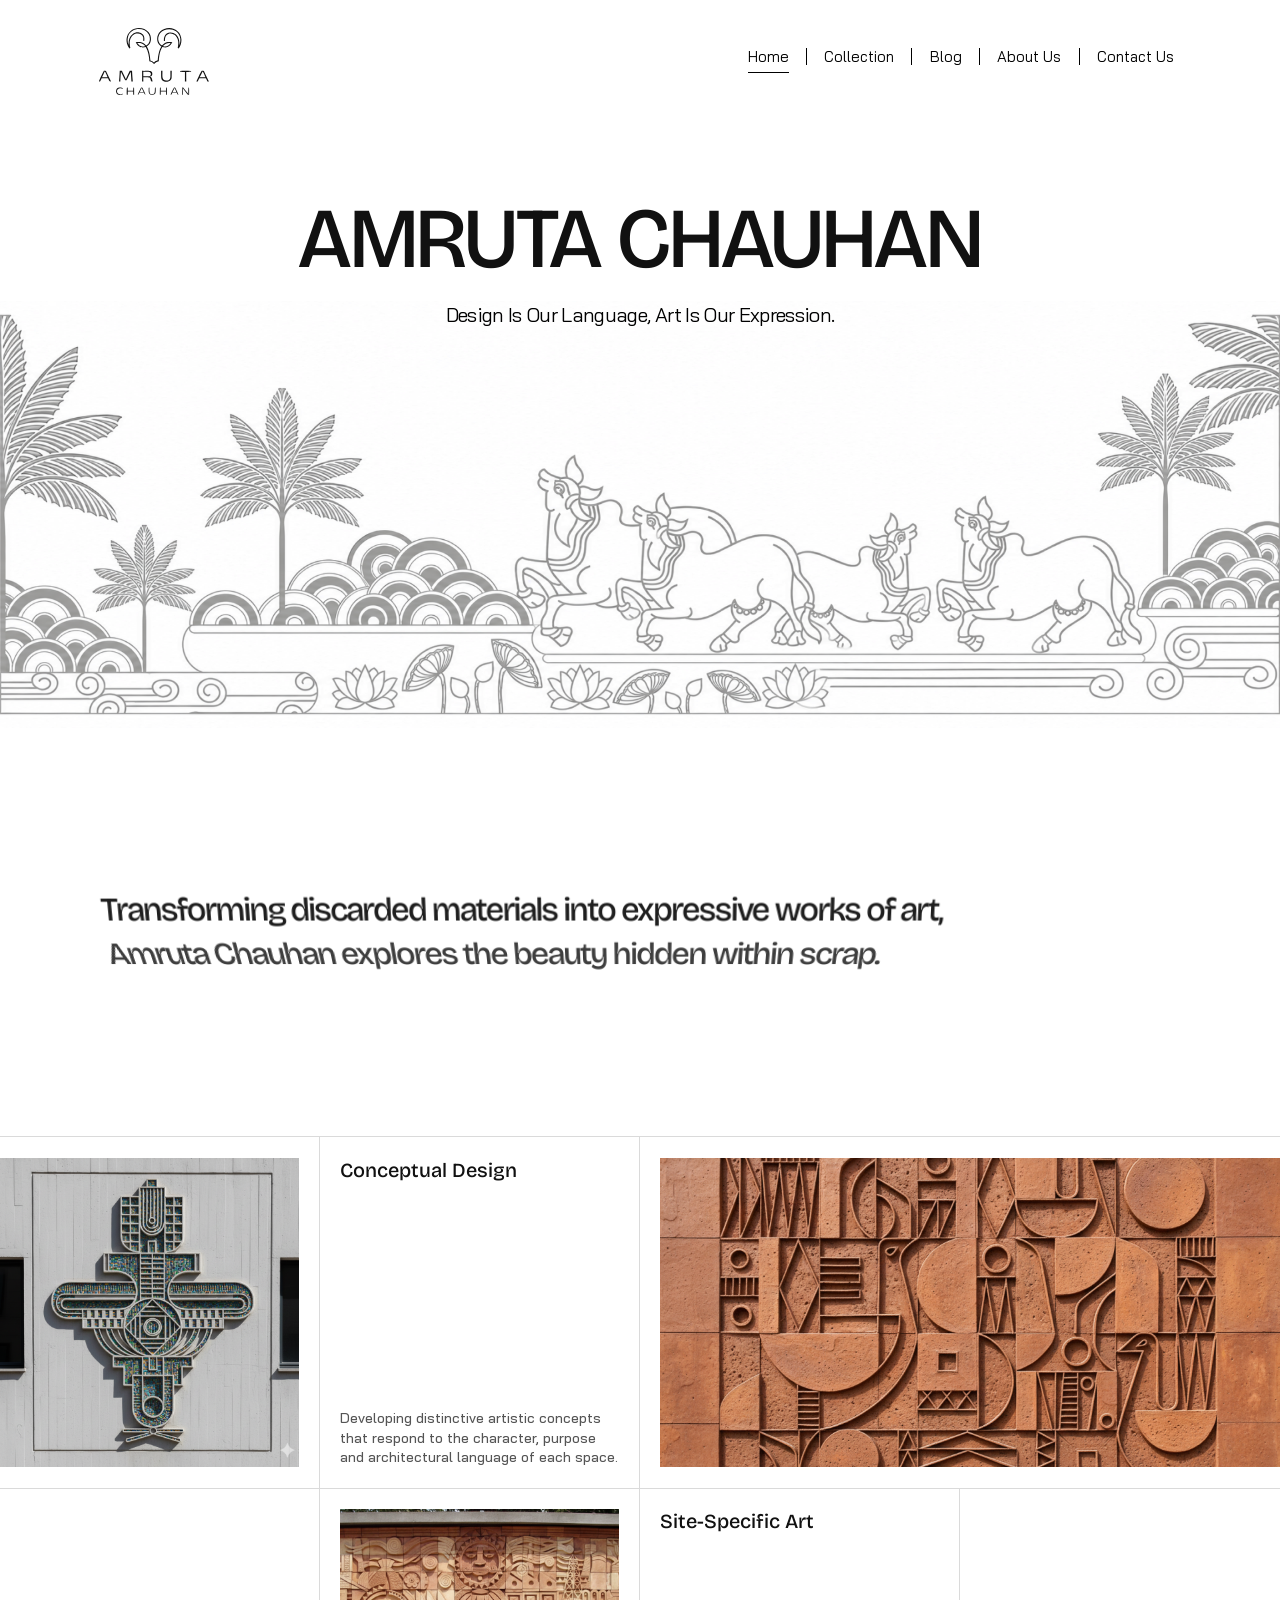
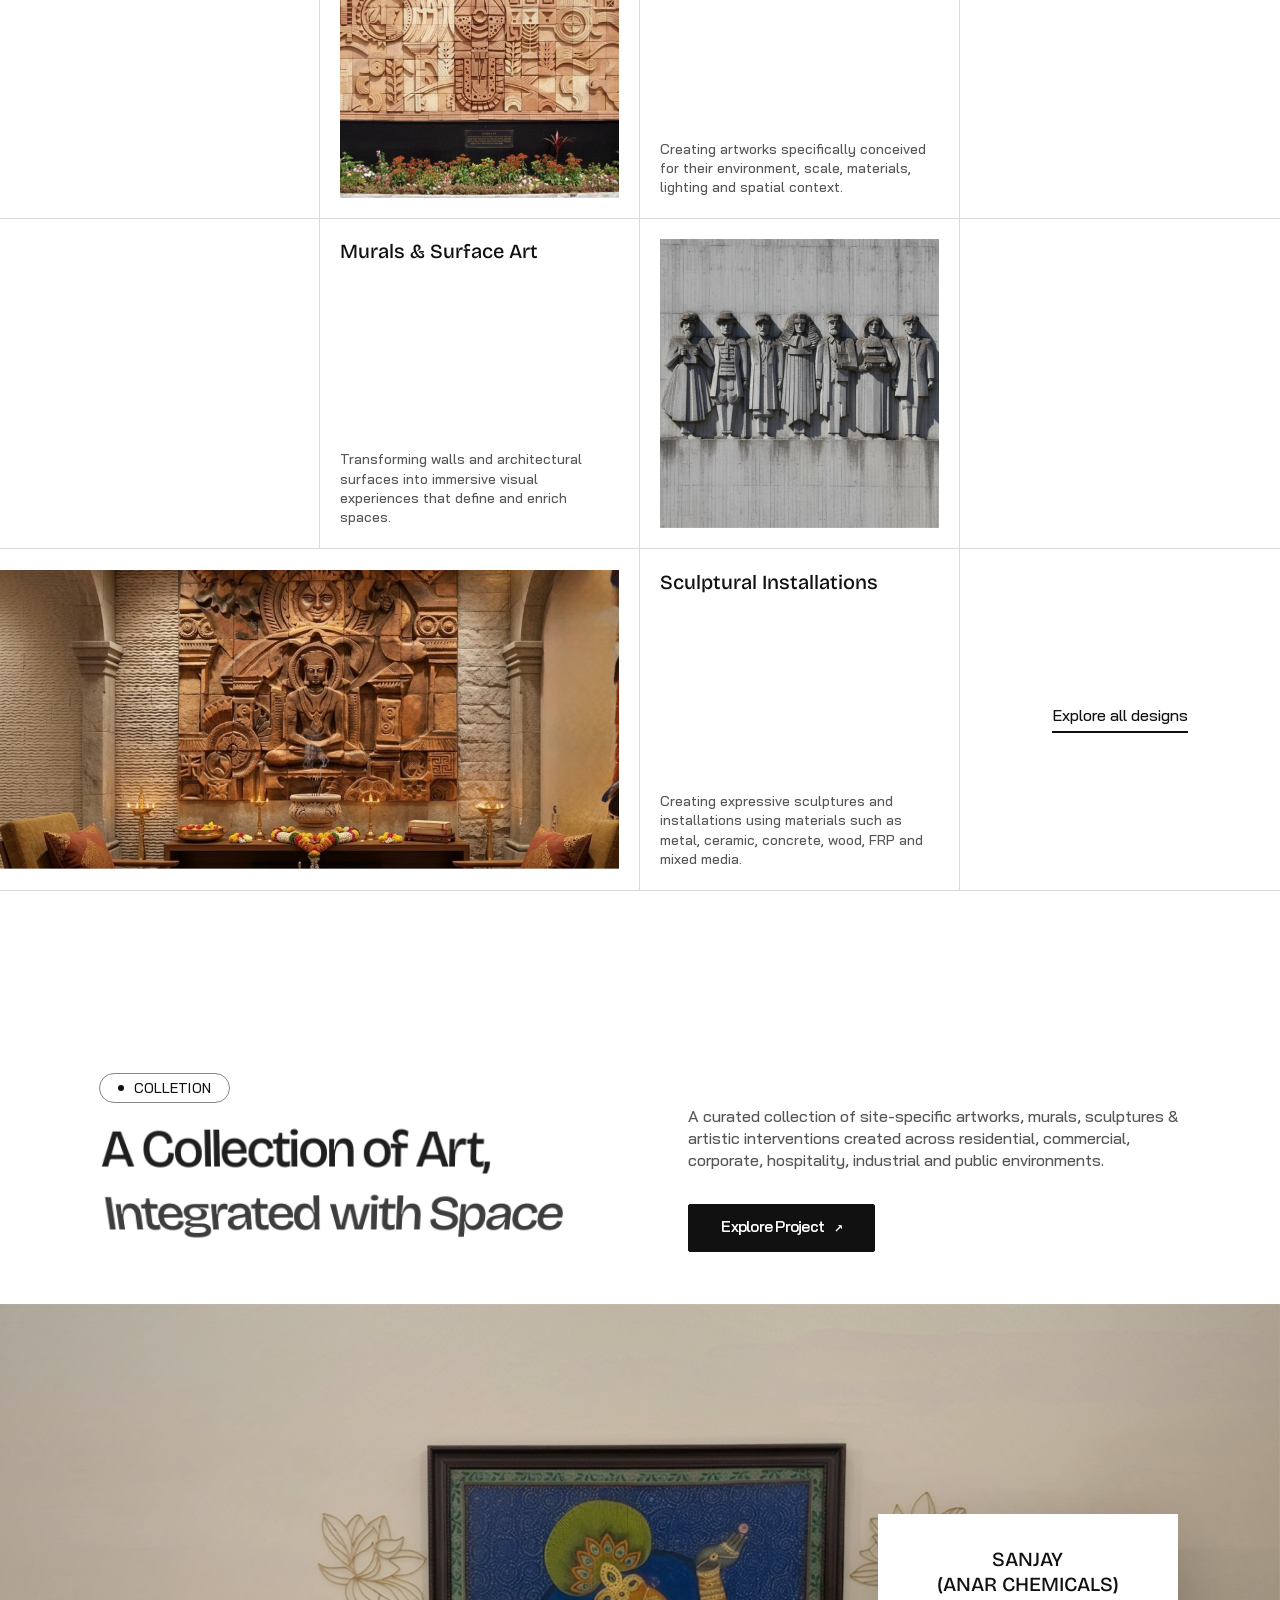
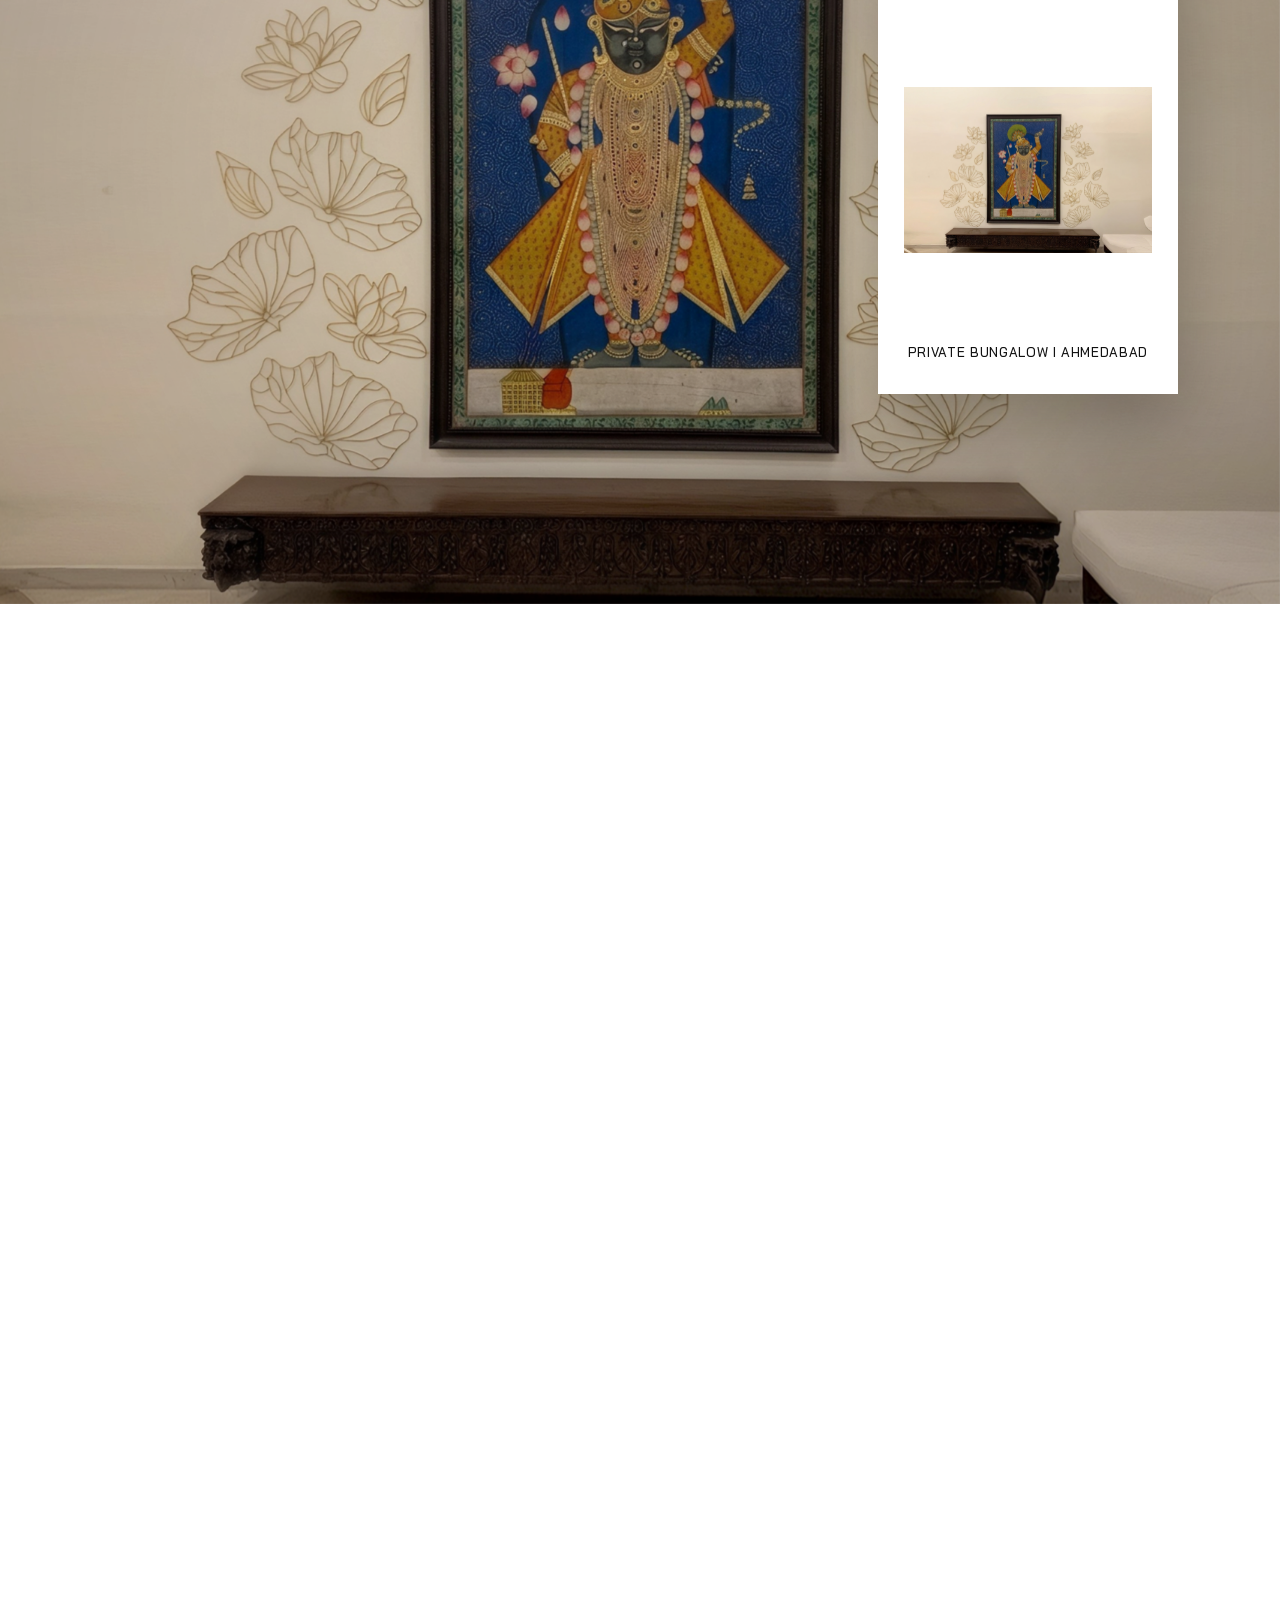
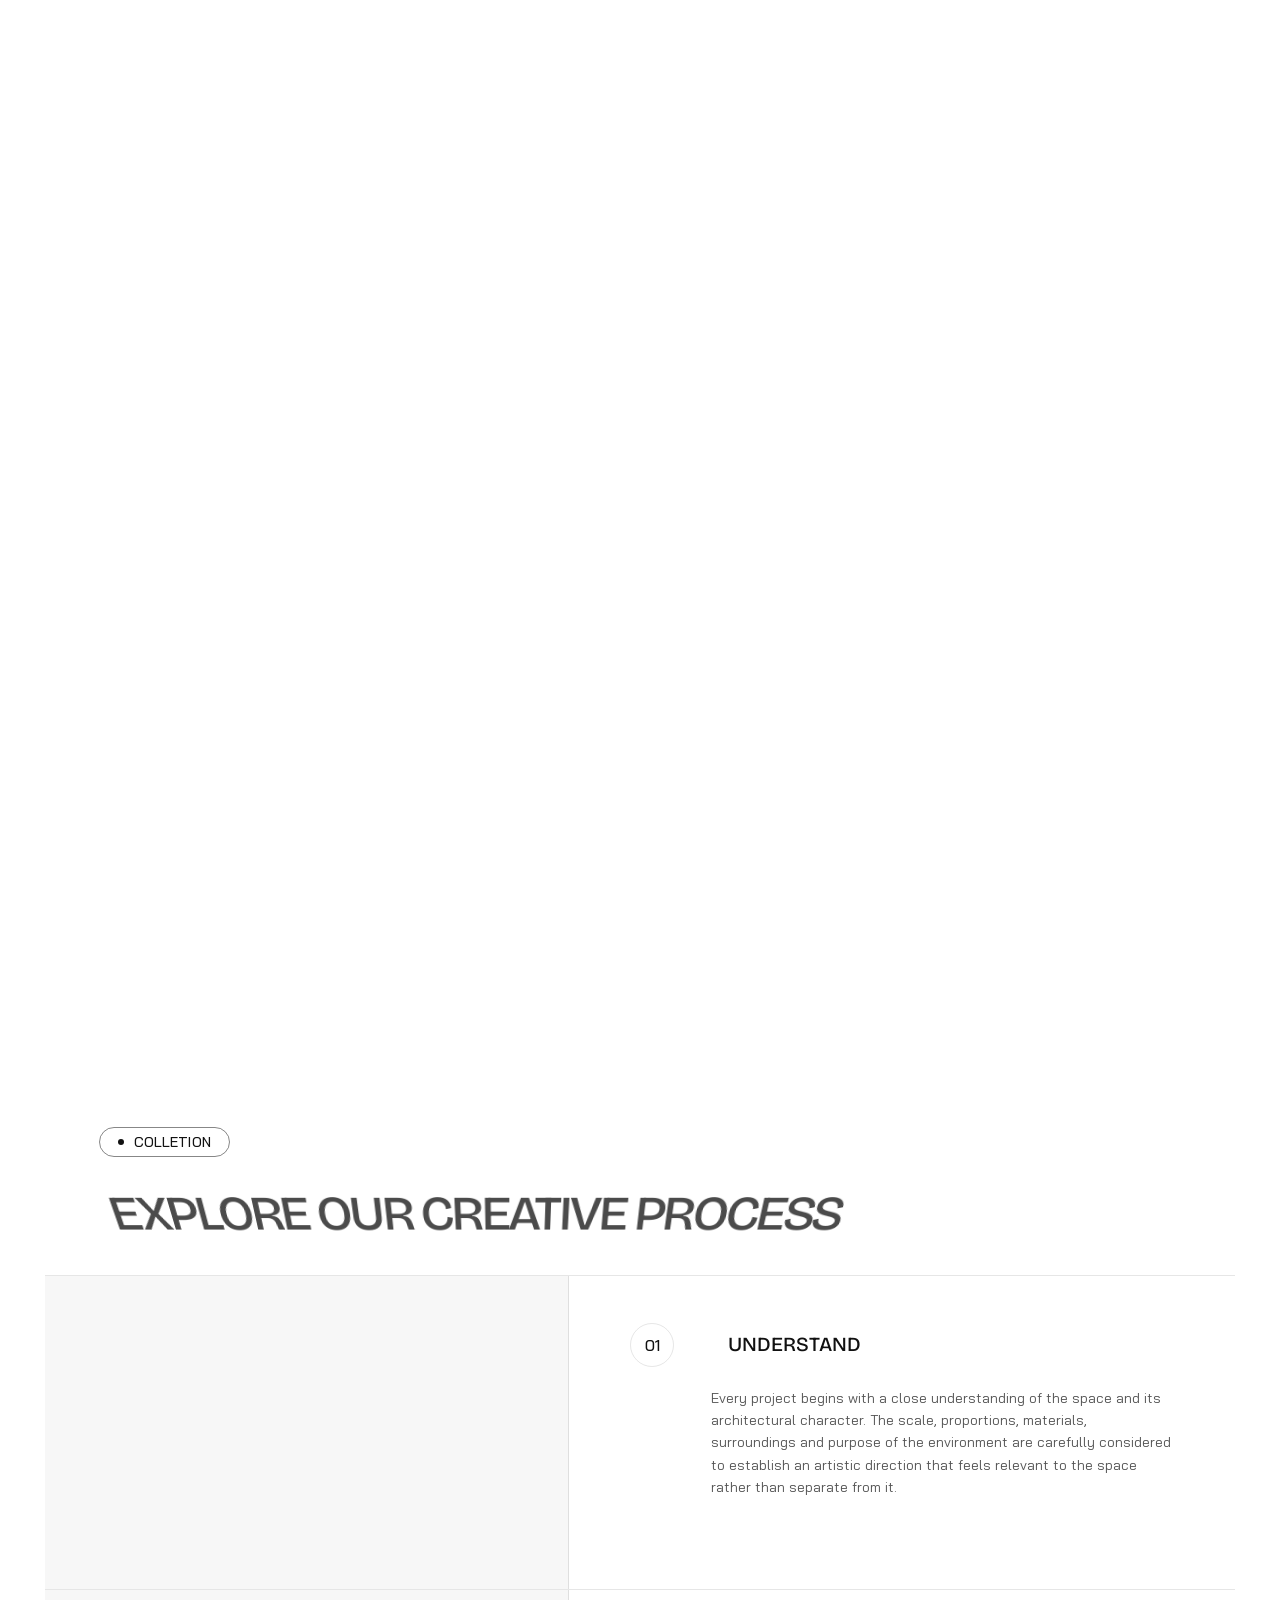
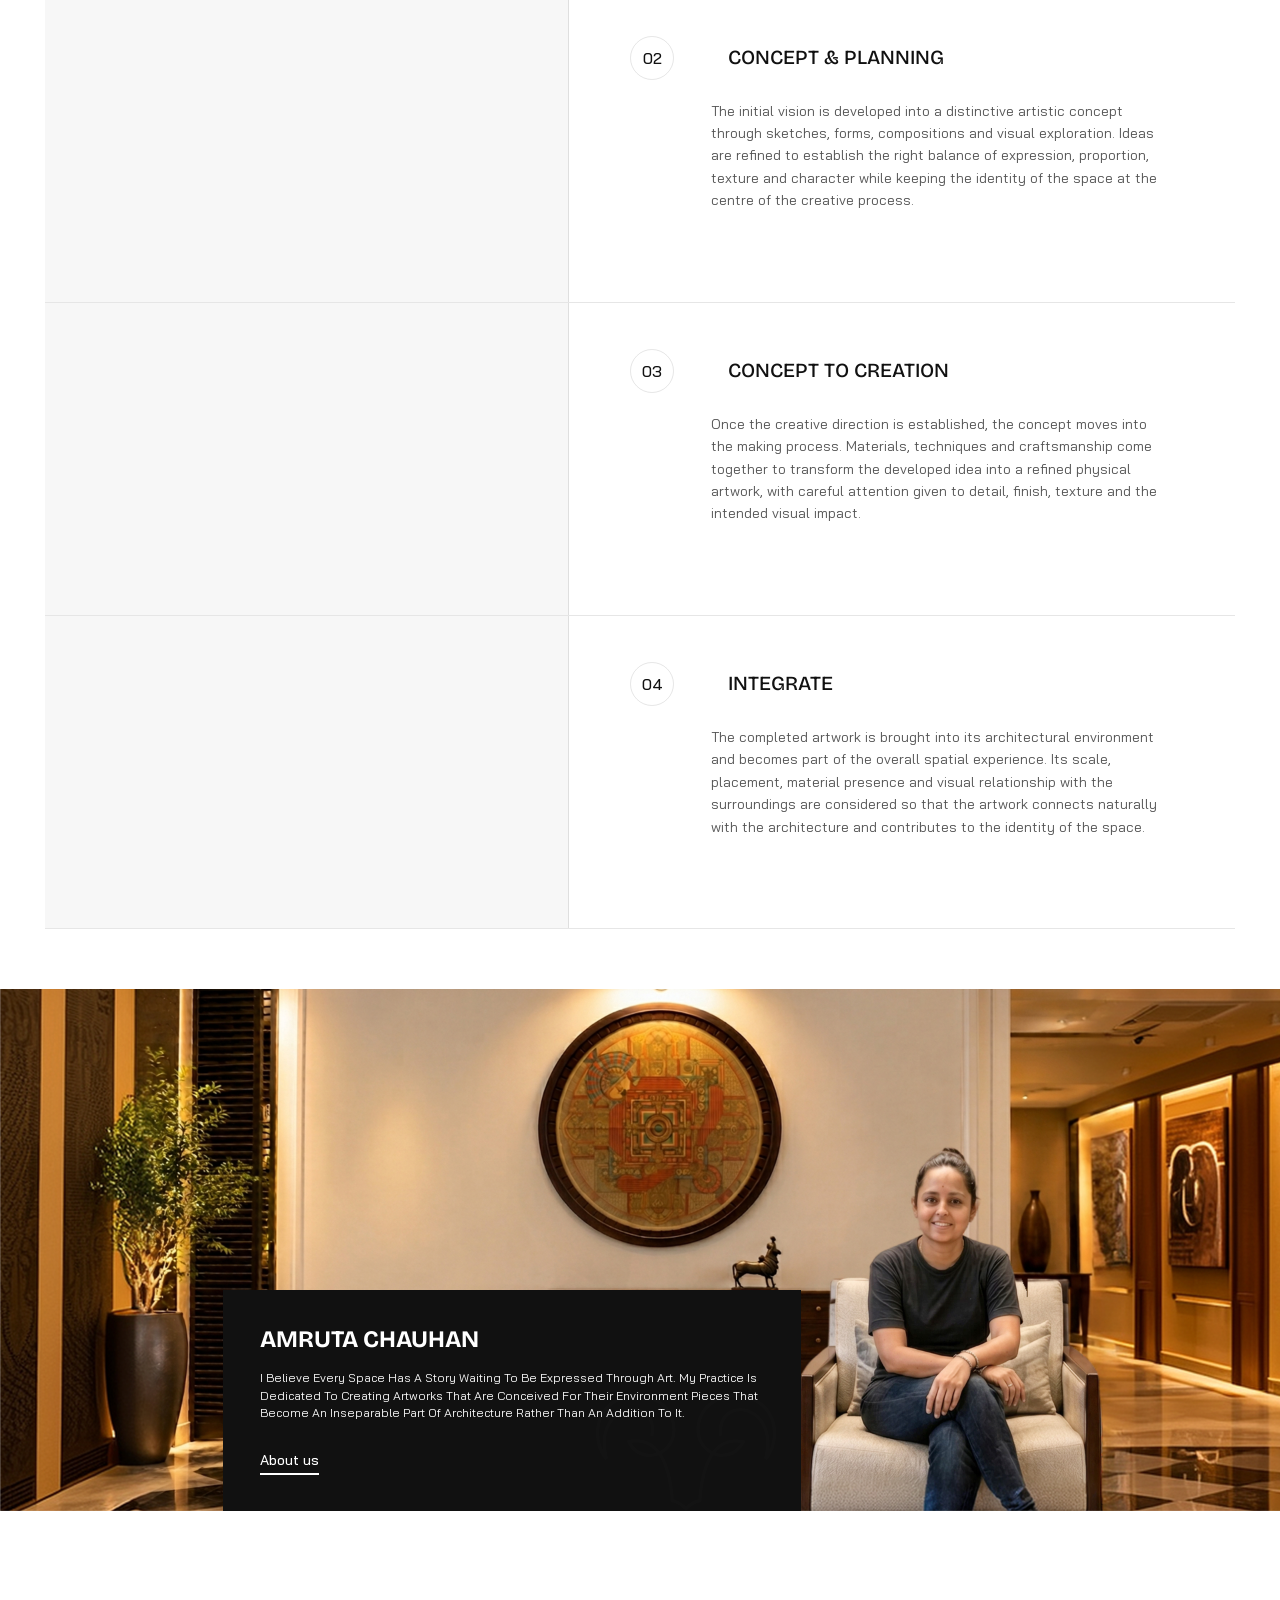
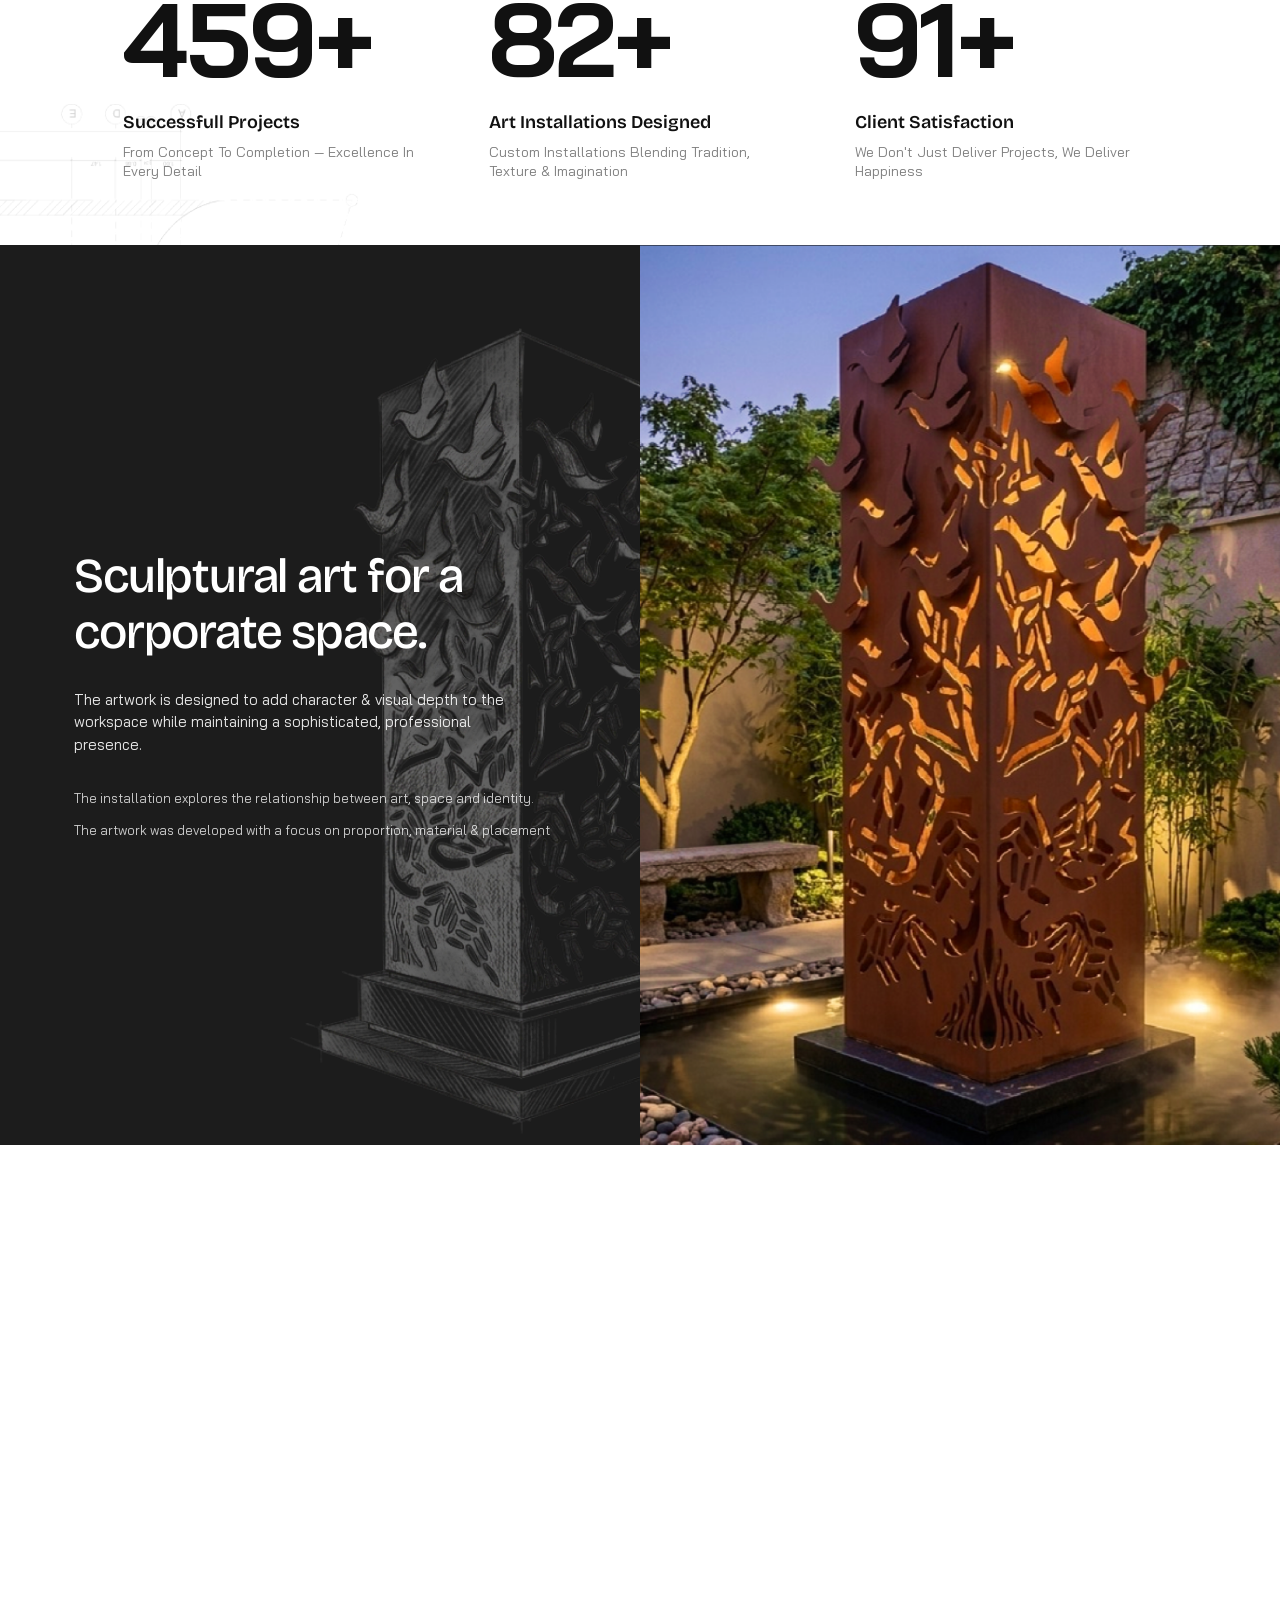
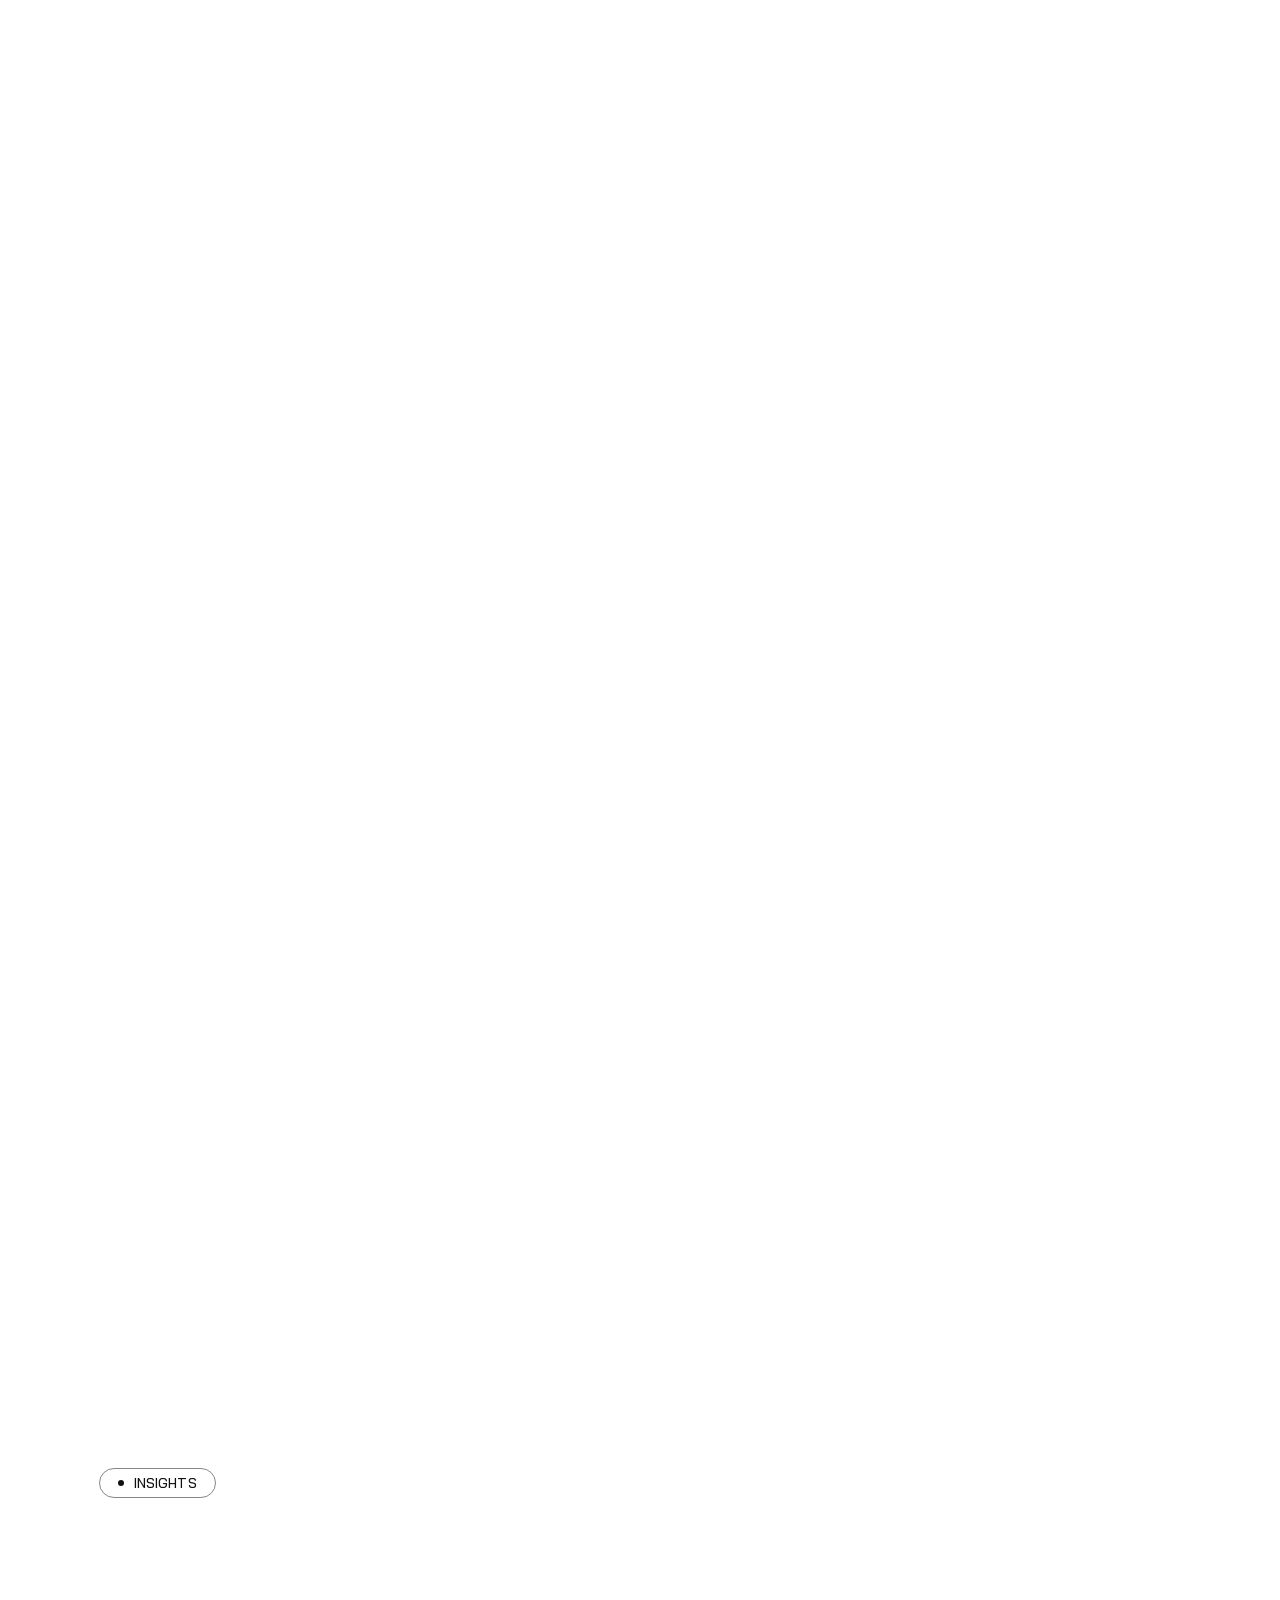
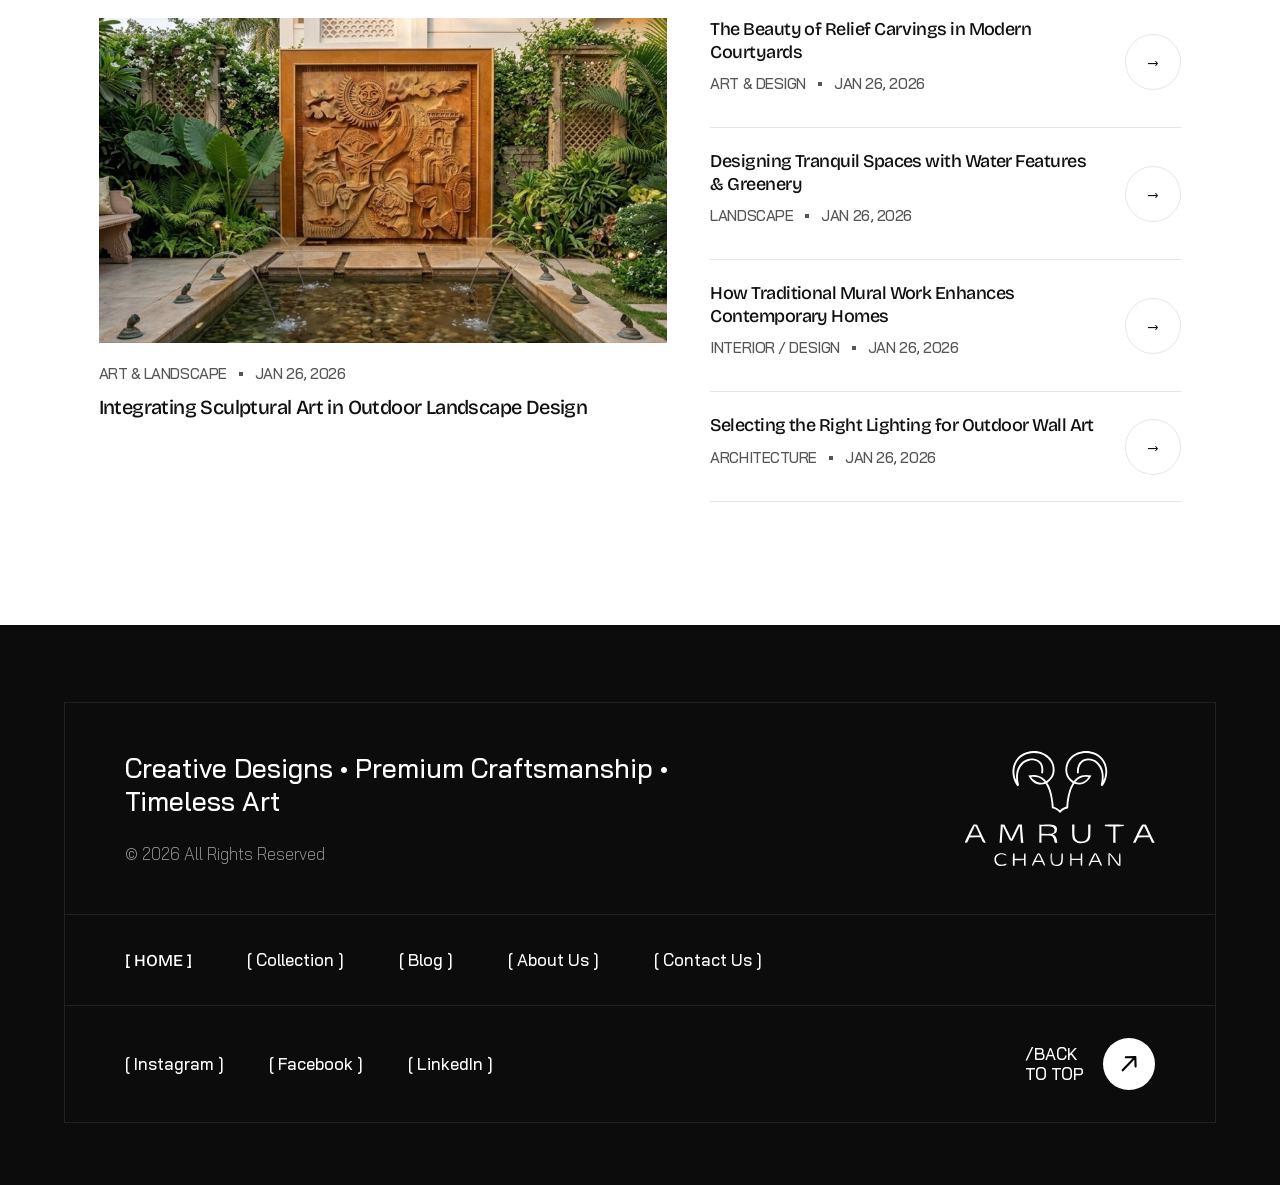
==== index.html @ 109d3bb6 "Initial commit: Amruta Chauhan portfolio website" ====
<!DOCTYPE html>
<html lang="en">

<head>
  <meta charset="UTF-8" />
  <meta name="viewport" content="width=device-width, initial-scale=1.0" />
  <title>Amruta Chauhan | Site-Specific Art, Murals &amp; Sculptural Installations</title>
  <meta name="description"
    content="Transforming discarded materials into expressive works of art, Amruta Chauhan creates site-specific art, murals, surface art, and sculptural installations across residential, corporate, and public spaces." />
  <meta name="keywords"
    content="Amruta Chauhan, site-specific art, sculptural installations, murals and surface art, conceptual design, scrap art, architectural art India, Ahmedabad artist" />
  <meta name="author" content="Amruta Chauhan" />
  <meta name="robots" content="index, follow" />
  <link rel="canonical" href="https://amrutachauhan.com/" />

  <!-- Open Graph / Social Preview -->
  <meta property="og:type" content="website" />
  <meta property="og:title" content="Amruta Chauhan — Design is our language, Art is our expression." />
  <meta property="og:description"
    content="A curated collection of site-specific artworks, murals, sculptures &amp; artistic interventions integrated with architectural space." />
  <meta property="og:image" content="assets/images/collection-hero.png" />
  <meta property="og:url" content="https://amrutachauhan.com/" />

  <!-- Twitter Card -->
  <meta name="twitter:card" content="summary_large_image" />
  <meta name="twitter:title" content="Amruta Chauhan | Art Integrated with Space" />
  <meta name="twitter:description"
    content="Transforming discarded materials into expressive works of art, Amruta Chauhan explores the beauty hidden within scrap." />
  <meta name="twitter:image" content="assets/images/collection-hero.png" />

  <link rel="icon" type="image/svg+xml" href="assets/images/logo-dark.svg" />
  <link rel="stylesheet" href="assets/css/style.css" />

  <!-- JSON-LD Structured Data for SEO -->
  <script type="application/ld+json">
  {
    "@context": "https://schema.org",
    "@type": "Organization",
    "name": "Amruta Chauhan",
    "description": "Site-specific artworks, murals, sculptures, and architectural art installations by Amruta Chauhan.",
    "slogan": "Design is our language, Art is our expression.",
    "url": "https://amrutachauhan.com/",
    "logo": "https://amrutachauhan.com/assets/images/logo-dark.svg"
  }
  </script>
</head>

<body>
  <div class="site-wrapper" id="top">
    <!-- ====================================================================
         1. Header / Navigation
         ==================================================================== -->
    <header class="site-header" id="site-header">
      <div class="header-inner">
        <a href="index.html" class="brand-logo" id="header-logo" aria-label="Amruta Chauhan Home">
          <img src="assets/images/logo-dark.svg" alt="Amruta Chauhan Logo" width="146" height="89" />
        </a>

        <button class="mobile-menu-toggle" id="mobile-menu-toggle" aria-label="Toggle Menu" aria-expanded="false">
          <span></span>
          <span></span>
          <span></span>
        </button>

        <nav class="main-nav" id="main-nav" aria-label="Primary Navigation">
          <ul class="nav-list">
            <li class="nav-item">
              <a href="index.html" class="nav-link active" id="nav-home">Home</a>
              <span class="nav-divider" aria-hidden="true"></span>
            </li>
            <li class="nav-item">
              <a href="collection.html" class="nav-link" id="nav-collection">Collection</a>
              <span class="nav-divider" aria-hidden="true"></span>
            </li>
            <li class="nav-item">
              <a href="blog.html" class="nav-link" id="nav-blog">Blog</a>
              <span class="nav-divider" aria-hidden="true"></span>
            </li>
            <li class="nav-item">
              <a href="about.html" class="nav-link" id="nav-about">About Us</a>
              <span class="nav-divider" aria-hidden="true"></span>
            </li>
            <li class="nav-item">
              <a href="contact.html" class="nav-link" id="nav-contact">Contact Us</a>
            </li>
          </ul>
        </nav>
      </div>
    </header>

    <main>
      <!-- ==================================================================
           2. Hero Section
           ================================================================== -->
      <section class="hero-section" id="hero-section">
        <div class="hero-heading-wrap reveal-up">
          <h1 class="hero-title">AMRUTA CHAUHAN</h1>
          <p class="hero-subtitle">Design Is Our Language, Art Is Our Expression.</p>
        </div>
        <div class="hero-illustration" aria-label="Traditional Indian line art illustration panorama">
          <div class="hero-illustration-track">
            <div class="hero-illustration-group">
              <img src="assets/images/hero-illustration.png"
                alt="Traditional Indian line art illustration of cows, lotus ponds, and palms by Amruta Chauhan"
                width="1920" height="640" />
              <img src="assets/images/hero-illustration.png" alt="" aria-hidden="true" width="1920" height="640" />
            </div>
            <div class="hero-illustration-group" aria-hidden="true">
              <img src="assets/images/hero-illustration.png" alt="" width="1920" height="640" />
              <img src="assets/images/hero-illustration.png" alt="" width="1920" height="640" />
            </div>
          </div>
        </div>
      </section>

      <!-- ==================================================================
           3. Intro Statement & 4-Grid Art Categories
           ================================================================== -->
      <section class="intro-section container-fluid" id="intro-section">
        <h2 class="intro-statement rr_title_anim">
          Transforming discarded materials into expressive works of art,<br> Amruta Chauhan explores the beauty hidden
          within scrap.
        </h2>
      </section>

      <section class="services-grid-section" id="services-grid-section" aria-label="Art Categories">
        <div class="services-grid">
          <!-- Row 1: Col 1 (Image) | Col 2 (Conceptual Design) | Col 3-4 (Wide Terracotta Mural) -->
          <div class="grid-cell flush-left">
            <div class="grid-img-wrap">
              <img src="assets/images/grid-1-metal-relief.png" alt="Conceptual metal relief wall sculpture" width="449"
                height="465" loading="lazy" />
            </div>
          </div>

          <article class="grid-cell">
            <h3 class="service-card-title">Conceptual Design</h3>
            <p class="service-card-desc">
              Developing distinctive artistic concepts that respond to the character, purpose and architectural language
              of each space.
            </p>
          </article>

          <div class="grid-cell span-2 col-span-2-right flush-right col-last">
            <div class="grid-img-wrap">
              <img src="assets/images/grid-2-terracotta-mural.png" alt="Geometric terracotta relief mural installation"
                width="930" height="465" loading="lazy" />
            </div>
          </div>

          <!-- Row 2: Col 1 (Empty Spacer) | Col 2 (Image) | Col 3 (Site-Specific Art) | Col 4 (Empty Spacer) -->
          <div class="grid-cell" aria-hidden="true"></div>

          <div class="grid-cell">
            <div class="grid-img-wrap">
              <img src="assets/images/grid-3-site-specific.png" alt="Site-specific carved relief wall installation"
                width="419" height="433" loading="lazy" />
            </div>
          </div>

          <article class="grid-cell">
            <h3 class="service-card-title">Site-Specific Art</h3>
            <p class="service-card-desc">
              Creating artworks specifically conceived for their environment, scale, materials, lighting and spatial
              context.
            </p>
          </article>

          <div class="grid-cell col-last" aria-hidden="true"></div>

          <!-- Row 3: Col 1 (Empty Spacer) | Col 2 (Murals & Surface Art) | Col 3 (Image) | Col 4 (Empty Spacer) -->
          <div class="grid-cell" aria-hidden="true"></div>

          <article class="grid-cell">
            <h3 class="service-card-title">Murals &amp; Surface Art</h3>
            <p class="service-card-desc">
              Transforming walls and architectural surfaces into immersive visual experiences that define and enrich
              spaces.
            </p>
          </article>

          <div class="grid-cell">
            <div class="grid-img-wrap">
              <img src="assets/images/grid-4-surface-art.png" alt="Monochrome figurative surface art installation"
                width="419" height="433" loading="lazy" />
            </div>
          </div>

          <div class="grid-cell col-last" aria-hidden="true"></div>

          <!-- Row 4: Col 1-2 (Wide Image) | Col 3 (Sculptural Installations) | Col 4 (Explore all designs CTA) -->
          <div class="grid-cell span-2 flush-left row-last">
            <div class="grid-img-wrap">
              <img src="assets/images/grid-5-sculptural.png"
                alt="Intricate sculptural installation in an architectural space" width="929" height="450"
                loading="lazy" />
            </div>
          </div>

          <article class="grid-cell row-last">
            <h3 class="service-card-title">Sculptural Installations</h3>
            <p class="service-card-desc">
              Creating expressive sculptures and installations using materials such as metal, ceramic, concrete, wood,
              FRP and mixed media.
            </p>
          </article>

          <div class="grid-cell grid-cell-cta row-last col-last">
            <a href="collection.html" class="explore-designs-link" id="explore-all-designs-link">Explore all designs</a>
          </div>
        </div>
      </section>

      <!-- ==================================================================
           4. Featured Collection Showcase (A Collection of Art, Integrated with Space)
           ================================================================== -->
      <section class="collection-section" id="collection-section">
        <div class="collection-header container-fluid">
          <div class="collection-header-left">
            <div class="section-tag">
              <span class="section-tag-dot"></span>
              <span>COLLETION</span>
            </div>
            <h2 class="section-heading-lg rr_title_anim">A Collection of Art,<br /> Integrated with Space</h2>
          </div>

          <div class="collection-header-right reveal-up">
            <p class="collection-intro-text">
              A curated collection of site-specific artworks, murals, sculptures &amp; artistic interventions created
              across residential, commercial, corporate, hospitality, industrial and public environments.
            </p>
            <a href="collection.html" class="btn-dark" id="explore-project-btn">
              <span>Explore Project</span>
              <span class="btn-arrow" aria-hidden="true">&#8594;</span>
            </a>
          </div>
        </div>

        <!-- Archidex Style Showcase with Persistent Anchored White Box -->
        <div class="rr-portfolio-area" id="collection-portfolio-area">
          <div class="rr-snap-slider-holder">
            <div class="rr-snap-slider-images">
              <div class="rr-snap-slider-images-wrapper">
                <!-- Slide 1: Sanjay (Anar Chemicals) -->
                <div class="rr-snap-slide" data-slide-index="0">
                  <div class="img-mask">
                    <div class="section-image">
                      <img src="assets/images/collection-hero.png"
                        alt="Shrinathji painting with golden lotus metallic wall art installation"
                        class="collection-bg-img" width="1920" height="1200" />
                    </div>
                    <div class="collection-stage-overlay" aria-hidden="true"></div>
                    <article class="collection-floating-card">
                      <h3 class="floating-card-title">
                        SANJAY<br />(ANAR CHEMICALS)
                      </h3>
                      <a href="collection.html" class="floating-card-thumb"
                        aria-label="View Sanjay Anar Chemicals Project">
                        <img src="assets/images/collection-thumb.png"
                          alt="Sanjay Anar Chemicals Private Bungalow Ahmedabad Artwork" width="390" height="260" />
                      </a>
                      <p class="floating-card-meta">PRIVATE BUNGALOW I AHMEDABAD</p>
                    </article>
                  </div>
                </div>

                <!-- Slide 2: Sculptural Art (Corporate Space) -->
                <div class="rr-snap-slide" data-slide-index="1">
                  <div class="img-mask">
                    <div class="section-image">
                      <img src="assets/images/showcase-1-corporate-sculpture.png"
                        alt="Corten steel bird sculpture in outdoor corporate garden" class="collection-bg-img"
                        width="1920" height="1200" loading="lazy" />
                    </div>
                    <div class="collection-stage-overlay" aria-hidden="true"></div>
                    <article class="collection-floating-card">
                      <h3 class="floating-card-title">
                        SCULPTURAL ART<br />(CORPORATE SPACE)
                      </h3>
                      <a href="collection.html" class="floating-card-thumb"
                        aria-label="View Corporate Sculpture Project">
                        <img src="assets/images/showcase-1-corporate-sculpture.png"
                          alt="Corten steel bird sculpture in outdoor corporate garden" width="390" height="260"
                          loading="lazy" />
                      </a>
                      <p class="floating-card-meta">CORPORATE GARDEN I AHMEDABAD</p>
                    </article>
                  </div>
                </div>

                <!-- Slide 3: Illuminated Sunburst Sculpture -->
                <div class="rr-snap-slide" data-slide-index="2">
                  <div class="img-mask">
                    <div class="section-image">
                      <img src="assets/images/showcase-2-sunburst-sculpture.png"
                        alt="Illuminated gold sunburst metallic sculpture in executive boardroom"
                        class="collection-bg-img" width="1920" height="1200" loading="lazy" />
                    </div>
                    <div class="collection-stage-overlay" aria-hidden="true"></div>
                    <article class="collection-floating-card">
                      <h3 class="floating-card-title">
                        ILLUMINATED<br />SUNBURST SCULPTURE
                      </h3>
                      <a href="collection.html" class="floating-card-thumb"
                        aria-label="View Sunburst Sculpture Project">
                        <img src="assets/images/showcase-2-sunburst-sculpture.png"
                          alt="Illuminated gold sunburst metallic sculpture in boardroom" width="390" height="260"
                          loading="lazy" />
                      </a>
                      <p class="floating-card-meta">EXECUTIVE BOARDROOM I AHMEDABAD</p>
                    </article>
                  </div>
                </div>

                <!-- Slide 4: Botanical & Wildlife Tile Art -->
                <div class="rr-snap-slide" data-slide-index="3">
                  <div class="img-mask">
                    <div class="section-image">
                      <img src="assets/images/showcase-3-botanical-tile.png"
                        alt="Hand-painted ceramic tile mural with turquoise leopard" class="collection-bg-img"
                        width="1920" height="1200" loading="lazy" />
                    </div>
                    <div class="collection-stage-overlay" aria-hidden="true"></div>
                    <article class="collection-floating-card">
                      <h3 class="floating-card-title">
                        BOTANICAL &amp;<br />WILDLIFE TILE ART
                      </h3>
                      <a href="collection.html" class="floating-card-thumb"
                        aria-label="View Botanical Tile Art Project">
                        <img src="assets/images/showcase-3-botanical-tile.png"
                          alt="Ceramic tile mural with turquoise leopard and tropical foliage" width="390" height="260"
                          loading="lazy" />
                      </a>
                      <p class="floating-card-meta">CUSTOM TILE MURAL I AHMEDABAD</p>
                    </article>
                  </div>
                </div>
              </div>
            </div>
          </div>
        </div>
      </section>

      <!-- ==================================================================
           5. Explore Our Creative Process (01 - 04)
           ================================================================== -->
      <section class="process-section" id="process-section">
        <div class="process-header container-fluid">
          <div class="section-tag">
            <span class="section-tag-dot"></span>
            <span>COLLETION</span>
          </div>
          <h2 class="section-heading-lg rr_title_anim">EXPLORE OUR CREATIVE PROCESS</h2>
        </div>

        <div class="process-table-wrap">
          <!-- Step 01 -->
          <div class="process-row" id="process-step-01">
            <div class="process-left-media">
              <img src="assets/images/grid-3-site-specific.png" alt="Understanding space and architectural character"
                width="600" height="400" loading="lazy" />
            </div>
            <div class="process-right-content">
              <div class="process-step-header">
                <span class="process-step-num">01</span>
                <h3 class="process-step-title">UNDERSTAND</h3>
              </div>
              <p class="process-step-desc">
                Every project begins with a close understanding of the space and its architectural character. The scale,
                proportions, materials, surroundings and purpose of the environment are carefully considered to
                establish an artistic direction that feels relevant to the space rather than separate from it.
              </p>
              <a href="collection.html" class="process-learn-more">
                <span>learn more</span>
              </a>
            </div>
          </div>

          <!-- Step 02 -->
          <div class="process-row" id="process-step-02">
            <div class="process-left-media">
              <img src="assets/images/grid-2-terracotta-mural.png" alt="Concept development and sketches" width="600"
                height="400" loading="lazy" />
            </div>
            <div class="process-right-content">
              <div class="process-step-header">
                <span class="process-step-num">02</span>
                <h3 class="process-step-title">CONCEPT &amp; PLANNING</h3>
              </div>
              <p class="process-step-desc">
                The initial vision is developed into a distinctive artistic concept through sketches, forms,
                compositions and visual exploration. Ideas are refined to establish the right balance of expression,
                proportion, texture and character while keeping the identity of the space at the centre of the creative
                process.
              </p>
              <a href="collection.html" class="process-learn-more">
                <span>learn more</span>
              </a>
            </div>
          </div>

          <!-- Step 03 -->
          <div class="process-row" id="process-step-03">
            <div class="process-left-media">
              <img src="assets/images/grid-1-metal-relief.png" alt="Material exploration and crafting artwork"
                width="600" height="400" loading="lazy" />
            </div>
            <div class="process-right-content">
              <div class="process-step-header">
                <span class="process-step-num">03</span>
                <h3 class="process-step-title">CONCEPT TO CREATION</h3>
              </div>
              <p class="process-step-desc">
                Once the creative direction is established, the concept moves into the making process. Materials,
                techniques and craftsmanship come together to transform the developed idea into a refined physical
                artwork, with careful attention given to detail, finish, texture and the intended visual impact.
              </p>
              <a href="collection.html" class="process-learn-more">
                <span>learn more</span>
              </a>
            </div>
          </div>

          <!-- Step 04 -->
          <div class="process-row" id="process-step-04">
            <div class="process-left-media">
              <img src="assets/images/grid-5-sculptural.png"
                alt="Completed sculptural artwork integrated in architecture" width="600" height="400" loading="lazy" />
            </div>
            <div class="process-right-content">
              <div class="process-step-header">
                <span class="process-step-num">04</span>
                <h3 class="process-step-title">INTEGRATE</h3>
              </div>
              <p class="process-step-desc">
                The completed artwork is brought into its architectural environment and becomes part of the overall
                spatial experience. Its scale, placement, material presence and visual relationship with the
                surroundings are considered so that the artwork connects naturally with the architecture and contributes
                to the identity of the space.
              </p>
              <a href="collection.html" class="process-learn-more">
                <span>learn more</span>
              </a>
            </div>
          </div>
        </div>
      </section>

      <!-- ==================================================================
           6. Artist Spotlight (Amruta Chauhan) & Stats Counter
           ================================================================== -->
      <section class="artist-spotlight-section" id="artist-spotlight-section">
        <div class="artist-banner-wrap">
          <img src="assets/images/about-amruta-banner.png"
            alt="Amruta Chauhan seated in a warm interior space with a circular mandala artwork"
            class="artist-banner-img" width="1920" height="783" loading="lazy" />

          <div class="artist-bio-card reveal-up">
            <h2 class="artist-bio-title">AMRUTA CHAUHAN</h2>
            <p class="artist-bio-text">
              I Believe Every Space Has A Story Waiting To Be Expressed Through Art. My Practice Is Dedicated To
              Creating
              Artworks That Are Conceived For Their Environment Pieces That Become An Inseparable Part Of Architecture
              Rather Than An Addition To It.
            </p>
            <a href="about.html" class="artist-bio-link" id="artist-about-link">About us</a>
            <img src="assets/images/logo-watermark.svg" alt="" class="artist-bio-watermark" aria-hidden="true" />
          </div>
        </div>

        <!-- Stats Row -->
        <div class="stats-section">
          <img src="assets/images/stats-blueprint-bg.png" alt="" class="stats-blueprint-bg" aria-hidden="true"
            loading="lazy" />

          <div class="stats-grid reveal-up">
            <div class="stat-item">
              <span class="stat-number" data-count="500" data-suffix="+">500+</span>
              <h3 class="stat-label">Successfull Projects</h3>
              <p class="stat-desc">From Concept To Completion — Excellence In Every Detail</p>
            </div>

            <div class="stat-item">
              <span class="stat-number" data-count="90" data-suffix="+">90+</span>
              <h3 class="stat-label">Art Installations Designed</h3>
              <p class="stat-desc">Custom Installations Blending Tradition, Texture &amp; Imagination</p>
            </div>

            <div class="stat-item">
              <span class="stat-number" data-count="100" data-suffix="+">100+</span>
              <h3 class="stat-label">Client Satisfaction</h3>
              <p class="stat-desc">We Don't Just Deliver Projects, We Deliver Happiness</p>
            </div>
          </div>
        </div>
      </section>

      <!-- ==================================================================
           7. Split-Screen Featured Art Installations (3 Panels)
           ================================================================== -->
      <section class="showcase-split-section" id="showcase-split-section" aria-label="Featured Installations">
        <div class="showcase-sticky-wrap" id="showcase-sticky-wrap">
          <!-- Panel 1: Sculptural art for a corporate space -->
          <article class="showcase-panel is-active" data-index="0" style="--slide-offset: 0;">
            <div class="showcase-left">
              <img src="assets/images/showcase-1-watermark.png" alt="" class="showcase-watermark wm-1"
                aria-hidden="true" loading="lazy" />
              <div class="showcase-text-box">
                <h2 class="showcase-title">Sculptural art for a corporate space.</h2>
                <p class="showcase-subtitle">
                  The artwork is designed to add character &amp; visual depth to the workspace while maintaining a
                  sophisticated, professional presence.
                </p>
                <p class="showcase-body">
                  <span class="showcase-body-line">The installation explores the relationship between art, space and
                    identity.</span>
                  <span class="showcase-body-line">The artwork was developed with a focus on proportion, material &amp;
                    placement</span>
                </p>
              </div>
            </div>
            <div class="showcase-right">
              <img src="assets/images/showcase-1-corporate-sculpture.png"
                alt="Illuminated corten steel bird-cutout sculpture in an outdoor corporate garden" width="960"
                height="1200" loading="lazy" />
            </div>
          </article>

          <!-- Panel 2: Illuminated Sunburst Sculpture -->
          <article class="showcase-panel panel-charcoal" data-index="1" style="--slide-offset: 1;">
            <div class="showcase-left">
              <img src="assets/images/showcase-2-watermark.png" alt="" class="showcase-watermark wm-2"
                aria-hidden="true" loading="lazy" />
              <div class="showcase-text-box">
                <h2 class="showcase-title">Illuminated<br />Sunburst Sculpture</h2>
                <p class="showcase-subtitle">
                  Elevate executive boardrooms and high-profile office spaces with thoughtful art placement.
                </p>
                <p class="showcase-body">
                  <span class="showcase-body-line">Transform ordinary wooden paneling into a captivating visual</span>
                  <span class="showcase-body-line">statement with custom metallic artwork.</span>
                </p>
              </div>
            </div>
            <div class="showcase-right">
              <img src="assets/images/showcase-2-sunburst-sculpture.png"
                alt="Illuminated gold sunburst metallic sculpture in an executive boardroom" width="960" height="1200"
                loading="lazy" />
            </div>
          </article>

          <!-- Panel 3: Botanical & Wildlife Art in Custom Tile Work -->
          <article class="showcase-panel" data-index="2" style="--slide-offset: 2;">
            <div class="showcase-left">
              <img src="assets/images/showcase-3-watermark.png" alt="" class="showcase-watermark wm-3"
                aria-hidden="true" loading="lazy" />
              <div class="showcase-text-box">
                <h2 class="showcase-title">Botanical &amp; Wildlife Art in Custom Tile Work</h2>
                <p class="showcase-subtitle">
                  Transform plain bathroom walls into a captivating artistic canvas with hand-painted ceramic tile
                  murals.
                </p>
                <p class="showcase-body">
                  <span class="showcase-body-line">Custom hand-painted tile art bringing nature and wildlife inside. A
                    unique blend</span>
                  <span class="showcase-body-line">of vibrant color palette, intricate line work, and handcrafted charm
                    designed to</span>
                  <span class="showcase-body-line">elevate modern interior walls.</span>
                </p>
              </div>
            </div>
            <div class="showcase-right">
              <img src="assets/images/showcase-3-botanical-tile.png"
                alt="Hand-painted ceramic tile mural featuring a turquoise leopard and tropical foliage" width="960"
                height="1200" loading="lazy" />
            </div>
          </article>

        </div>
      </section>

      <!-- ==================================================================
           8. Latest Artistic Insights (Blog Section)
           ================================================================== -->
      <section class="insights-section container-fluid" id="insights-section">
        <div class="insights-header">
          <div class="section-tag">
            <span class="section-tag-dot"></span>
            <span>INSIGHTS</span>
          </div>
          <h2 class="section-heading-lg rr_title_anim">Latest Artistic Insights</h2>
        </div>

        <div class="insights-grid">
          <!-- Left Featured Article -->
          <a href="blog.html" class="insight-featured-card reveal-up" id="insight-featured">
            <div class="insight-featured-img-wrap">
              <img src="assets/images/insights-featured.png"
                alt="Relief carving mural with outdoor water feature and courtyard greenery" width="841" height="480"
                loading="lazy" />
            </div>
            <div class="insight-meta">
              <span>ART &amp; LANDSCAPE</span>
              <span class="insight-meta-dot"></span>
              <span>JAN 26, 2026</span>
            </div>
            <h3 class="insight-featured-title">Integrating Sculptural Art in Outdoor Landscape Design</h3>
          </a>

          <!-- Right Article List -->
          <div class="insights-list reveal-up">
            <a href="blog.html" class="insight-row" id="insight-item-1">
              <div class="insight-row-content">
                <h3 class="insight-row-title">The Beauty of Relief Carvings in Modern Courtyards</h3>
                <div class="insight-meta">
                  <span>ART &amp; DESIGN</span>
                  <span class="insight-meta-dot"></span>
                  <span>JAN 26, 2026</span>
                </div>
              </div>
              <span class="insight-arrow-btn" aria-hidden="true">&#8594;</span>
            </a>

            <a href="blog.html" class="insight-row" id="insight-item-2">
              <div class="insight-row-content">
                <h3 class="insight-row-title">Designing Tranquil Spaces with Water Features &amp; Greenery</h3>
                <div class="insight-meta">
                  <span>LANDSCAPE</span>
                  <span class="insight-meta-dot"></span>
                  <span>JAN 26, 2026</span>
                </div>
              </div>
              <span class="insight-arrow-btn" aria-hidden="true">&#8594;</span>
            </a>

            <a href="blog.html" class="insight-row" id="insight-item-3">
              <div class="insight-row-content">
                <h3 class="insight-row-title">How Traditional Mural Work Enhances Contemporary Homes</h3>
                <div class="insight-meta">
                  <span>INTERIOR / DESIGN</span>
                  <span class="insight-meta-dot"></span>
                  <span>JAN 26, 2026</span>
                </div>
              </div>
              <span class="insight-arrow-btn" aria-hidden="true">&#8594;</span>
            </a>

            <a href="blog.html" class="insight-row" id="insight-item-4">
              <div class="insight-row-content">
                <h3 class="insight-row-title">Selecting the Right Lighting for Outdoor Wall Art</h3>
                <div class="insight-meta">
                  <span>ARCHITECTURE</span>
                  <span class="insight-meta-dot"></span>
                  <span>JAN 26, 2026</span>
                </div>
              </div>
              <span class="insight-arrow-btn" aria-hidden="true">&#8594;</span>
            </a>
          </div>
        </div>
      </section>
    </main>

    <!-- ====================================================================
         9. Dark Footer
         ==================================================================== -->
    <footer class="site-footer" id="site-footer">
      <div class="footer-box-frame">
        <!-- Row 1: Tagline, Copyright & Large White Logo -->
        <div class="footer-top-row">
          <div class="footer-top-left">
            <p class="footer-tagline">Creative Designs &bull; Premium Craftsmanship &bull; Timeless Art</p>
            <p class="footer-copyright">&copy; 2026 All Rights Reserved</p>
          </div>
          <a href="index.html" class="footer-logo" id="footer-logo" aria-label="Amruta Chauhan Home">
            <img src="assets/images/logo-light.svg" alt="Amruta Chauhan White Crest Logo" width="286" height="174" />
          </a>
        </div>

        <!-- Row 2: Bracketed Navigation Links -->
        <div class="footer-nav-row">
          <ul class="footer-nav-list">
            <li><a href="index.html" class="footer-nav-link font-syne" id="footer-nav-home">[ HOME ]</a></li>
            <li><a href="collection.html" class="footer-nav-link" id="footer-nav-collection">[ Collection ]</a></li>
            <li><a href="blog.html" class="footer-nav-link" id="footer-nav-blog">[ Blog ]</a></li>
            <li><a href="about.html" class="footer-nav-link" id="footer-nav-about">[ About Us ]</a></li>
            <li><a href="contact.html" class="footer-nav-link" id="footer-nav-contact">[ Contact Us ]</a></li>
          </ul>
        </div>

        <!-- Row 3: Social Media Links (Left) & Back to Top (Right) -->
        <div class="footer-bottom-row">
          <ul class="footer-nav-list footer-social-list">
            <li><a href="https://www.instagram.com/" target="_blank" rel="noopener noreferrer" class="footer-nav-link"
                id="footer-social-instagram">[ Instagram ]</a></li>
            <li><a href="https://www.facebook.com/" target="_blank" rel="noopener noreferrer" class="footer-nav-link"
                id="footer-social-facebook">[ Facebook ]</a></li>
            <li><a href="https://www.linkedin.com/" target="_blank" rel="noopener noreferrer" class="footer-nav-link"
                id="footer-social-linkedin">[ LinkedIn ]</a></li>
          </ul>

          <div class="footer-back-to-top-wrap">
            <a href="#top" class="back-to-top-text" id="back-to-top-text" data-scroll-top>/BACK<br />TO TOP</a>
            <a href="#top" class="back-to-top-btn" id="back-to-top-btn" data-scroll-top aria-label="Back to top">
              <img src="assets/images/back-to-top-arrow.svg" alt="Back to top arrow" width="74" height="74" />
            </a>
          </div>
        </div>
      </div>
    </footer>
  </div>

  <!-- GSAP, ScrollTrigger & SplitType for Archidex Animations -->
  <script src="assets/js/gsap.min.js"></script>
  <script src="assets/js/ScrollTrigger.min.js"></script>
  <script src="assets/js/split-type.min.js"></script>
  <script src="assets/js/main.js"></script>
</body>

</html>
---- assets/css/style.css ----
/* ==========================================================================
   Amruta Chauhan — Art | Integrated | Spaces
   Exact Figma Design Implementation (Frame 159:1844 - Bai Jamjuree)
   ========================================================================== */

@import url('https://fonts.googleapis.com/css2?family=Bai+Jamjuree:ital,wght@0,300;0,400;0,500;0,600;0,700;1,400&family=Poppins:wght@300;400;500&family=Syne:wght@400;500;600;700&display=swap');
@import url('https://fonts.googleapis.com/css2?family=Bricolage+Grotesque:opsz,wght@12..96,200..800&display=swap');

:root {
  --font-primary: 'Bai Jamjuree', sans-serif;
  --font-syne: 'Bricolage Grotesque', sans-serif;
  --font-poppins: 'Poppins', sans-serif;

  --color-white: #ffffff;
  --color-black: #000000;
  --color-dark: #111111;
  --color-charcoal: #232323;
  --color-footer-bg: #0c0c0c;
  --color-text-muted: #555555;
  --color-text-gray: #7e7e7e;
  --color-copyright: #969696;
  --color-border: #dadada;
  --color-border-subtle: rgba(17, 17, 17, 0.1);
  --color-footer-border: #222222;
}

*,
*::before,
*::after {
  box-sizing: border-box;
  margin: 0;
  padding: 0;
}

html {
  font-size: 16px;
}

h1, h2, h3, h4, h5, h6 {
  font-family: var(--font-syne) !important;
}

body {
  font-family: var(--font-primary);
  background-color: var(--color-white);
  color: var(--color-dark);
  line-height: 1.5;
  overflow-x: clip;
  -webkit-font-smoothing: antialiased;
  -moz-osx-font-smoothing: grayscale;
}

img,
svg {
  display: block;
  max-width: 100%;
}

a {
  color: inherit;
  text-decoration: none;
  transition: opacity 0.25s ease, color 0.25s ease, transform 0.25s ease;
}

ul {
  list-style: none;
}

/* ==========================================================================
   Page Wrapper (1920px Figma Canvas Scaling)
   ========================================================================== */
.site-wrapper {
  width: 100%;
  max-width: 1920px;
  margin: 0 auto;
  background-color: var(--color-white);
  position: relative;
}

.container-fluid {
  width: 100%;
  padding-left: clamp(1.5rem, 7.7vw, 148px);
  padding-right: clamp(1.5rem, 7.7vw, 148px);
}

/* ==========================================================================
   1. Header / Navigation (y=52, x=148..1759)
   ========================================================================== */
.site-header {
  width: 100%;
  padding-top: clamp(20px, 2.2vw, 36px);
  padding-bottom: 20px;
  position: sticky;
  top: 0;
  z-index: 1000;
  background-color: var(--color-white);
  transition: transform 0.35s cubic-bezier(0.16, 1, 0.3, 1), box-shadow 0.3s ease;
}

.site-header.is-scrolled {
  box-shadow: 0 4px 16px rgba(0, 0, 0, 0.06);
  padding-top: 20px;
}

.site-header.is-hidden {
  transform: translateY(-100%);
}

.header-inner {
  display: flex;
  align-items: flex-start;
  justify-content: space-between;
  padding-left: clamp(1.5rem, 7.7vw, 148px);
  padding-right: clamp(1.5rem, 8.3vw, 161px);
}

.brand-logo {
  display: inline-block;
  width: clamp(110px, 7.6vw, 146px);
}

.brand-logo img {
  width: 100%;
  height: auto;
}

.main-nav {
  margin-top: 16px;
}

.nav-list {
  display: flex;
  align-items: center;
  gap: 0;
}

.nav-item {
  display: flex;
  align-items: center;
}

.nav-link {
  font-family: var(--font-primary);
  font-weight: 400;
  font-size: clamp(15px, 1.04vw, 20px);
  line-height: 25px;
  color: var(--color-black);
  text-transform: capitalize;
  padding: 0 clamp(12px, 1.35vw, 26px);
  position: relative;
}

.nav-item:first-child .nav-link {
  padding-left: 0;
}

.nav-item:last-child .nav-link {
  padding-right: 0;
}

.nav-link.font-syne-upper {
  font-family: var(--font-syne);
  text-transform: uppercase;
}

.nav-link.font-syne-title {
  font-family: var(--font-syne);
}

.nav-link::after {
  content: '';
  position: absolute;
  bottom: -4px;
  left: clamp(12px, 1.35vw, 26px);
  right: clamp(12px, 1.35vw, 26px);
  height: 1.5px;
  background-color: var(--color-black);
  transform: scaleX(0);
  transform-origin: right;
  transition: transform 0.3s ease;
}

.nav-item:first-child .nav-link::after {
  left: 0;
}

.nav-item:last-child .nav-link::after {
  right: 0;
}

.nav-link:hover::after,
.nav-link.active::after {
  transform: scaleX(1);
  transform-origin: left;
}

.nav-divider {
  width: 1px;
  height: 17px;
  background-color: var(--color-black);
  display: inline-block;
  flex-shrink: 0;
}

.mobile-menu-toggle {
  display: none;
  background: none;
  border: 1px solid var(--color-dark);
  width: 44px;
  height: 44px;
  align-items: center;
  justify-content: center;
  cursor: pointer;
  flex-direction: column;
  gap: 5px;
}

.mobile-menu-toggle span {
  display: block;
  width: 22px;
  height: 2px;
  background-color: var(--color-dark);
  transition: transform 0.3s ease, opacity 0.3s ease;
}

/* ==========================================================================
   2. Hero Section (Title y=265, Subtitle y=376, Illustration y=274..914)
   ========================================================================== */
.hero-section {
  position: relative;
  width: 100%;
  padding-top: clamp(40px, 6.4vw, 124px);
  text-align: center;
}

.hero-heading-wrap {
  position: relative;
  z-index: 2;
  padding: 0 1.5rem;
  margin-bottom: clamp(-30px, -4.5vw, -88px);
}

.hero-title {
  font-family: var(--font-primary);
  font-weight: 500;
  font-size: clamp(42px, 6.66vw, 128px);
  line-height: 1;
  letter-spacing: -0.023em;
  text-transform: uppercase;
  color: var(--color-dark);
  margin-bottom: clamp(12px, 1.3vw, 24px);
}

.hero-subtitle {
  font-family: var(--font-primary);
  font-weight: 400;
  font-size: clamp(18px, 1.56vw, 30px);
  line-height: 1.6;
  letter-spacing: -0.033em;
  color: var(--color-black);
  text-transform: capitalize;
}

.hero-illustration {
  width: 100%;
  position: relative;
  z-index: 1;
  overflow: hidden;
  user-select: none;
}

.hero-illustration-track {
  display: flex;
  width: max-content;
  will-change: transform;
  transform: translate3d(0, 0, 0);
  backface-visibility: hidden;
  -webkit-backface-visibility: hidden;
  animation: heroMarqueeLeft 180s linear infinite;
}

.hero-illustration-group {
  display: flex;
  flex-shrink: 0;
}

.hero-illustration-group img {
  display: block;
  height: clamp(260px, 33.33vw, 640px);
  width: auto;
  max-width: none;
  object-fit: contain;
  pointer-events: none;
  -webkit-user-drag: none;
}

@keyframes heroMarqueeLeft {
  0% {
    transform: translate3d(0, 0, 0);
  }

  100% {
    transform: translate3d(-50%, 0, 0);
  }
}

@media (prefers-reduced-motion: reduce) {
  .hero-illustration-track {
    animation: none;
  }
}

/* ==========================================================================
   3. Intro Statement & 4-Grid Art Categories (y=1157 & y=1583)
   ========================================================================== */
.intro-section {
  padding-top: clamp(80px, 12.6vw, 243px);
  padding-bottom: clamp(80px, 13.7vw, 264px);
}

.intro-statement {
  font-family: var(--font-primary);
  font-weight: 500;
  font-size: clamp(26px, 2.6vw, 50px);
  line-height: 1.08;
  letter-spacing: -0.06em;
  color: var(--color-dark);
  max-width: 1292px;
}

/* Archidex 3D Line/Word Unfolding Animation on Scroll & Interactive Hover */
.rr_title_anim {
  perspective: 400px;
  -webkit-perspective: 400px;
  cursor: pointer;
}

.rr_title_anim .line {
  display: block;
  transform-style: preserve-3d;
  -webkit-transform-style: preserve-3d;
  backface-visibility: hidden;
  -webkit-backface-visibility: hidden;
  will-change: transform, opacity;
}

.rr_title_anim .word {
  display: inline-block;
  transform-style: preserve-3d;
  -webkit-transform-style: preserve-3d;
  backface-visibility: hidden;
  -webkit-backface-visibility: hidden;
  will-change: transform, opacity;
}

/* 4-Column Architectural Grid (1920px -> 4 columns of 480px) */
.services-grid-section {
  width: 100%;
  border-top: 1px solid var(--color-border);
  border-bottom: 1px solid var(--color-border);
}

.services-grid {
  display: grid;
  grid-template-columns: repeat(4, 1fr);
  width: 100%;
}

.grid-cell {
  border-right: 1px solid var(--color-border);
  border-bottom: 1px solid var(--color-border);
  padding: clamp(18px, 1.6vw, 30px);
  display: flex;
  flex-direction: column;
  justify-content: space-between;
  min-height: clamp(320px, 25.8vw, 495px);
  position: relative;
  background-color: var(--color-white);
}

.grid-cell.col-last,
.grid-cell.col-span-2-right {
  border-right: none;
}

.grid-cell.row-last {
  border-bottom: none;
}

.grid-cell.span-2 {
  grid-column: span 2;
}

/* Flush left image cells (Row 1 Col 1 & Row 4 Col 1-2 in Figma) */
.grid-cell.flush-left {
  padding-left: 0;
}

.grid-cell.flush-right {
  padding-right: 0;
}

.grid-img-wrap {
  width: 100%;
  height: 100%;
  overflow: hidden;
}

.grid-img-wrap img {
  width: 100%;
  height: 100%;
  object-fit: cover;
  transition: transform 0.6s cubic-bezier(0.22, 1, 0.36, 1);
}

.grid-cell:hover .grid-img-wrap img {
  transform: scale(1.03);
}

article.grid-cell,
.grid-cell-cta {
  position: relative;
  overflow: hidden;
  cursor: pointer;
  z-index: 1;
}

article.grid-cell::before,
.grid-cell-cta::before {
  content: '';
  position: absolute;
  left: 0;
  bottom: 0;
  width: 100%;
  height: 100%;
  background-color: var(--color-dark);
  transform: scaleY(0);
  transform-origin: bottom center;
  transition: transform 0.45s cubic-bezier(0.25, 1, 0.5, 1);
  z-index: 0;
  pointer-events: none;
}

article.grid-cell:hover::before,
.grid-cell-cta:hover::before {
  transform: scaleY(1);
}

.service-card-title {
  position: relative;
  z-index: 1;
  font-family: var(--font-primary);
  font-weight: 500;
  font-size: clamp(20px, 1.25vw, 24px);
  line-height: 1.25;
  color: var(--color-dark);
  transition: color 0.35s ease;
}

.service-card-desc {
  position: relative;
  z-index: 1;
  font-family: var(--font-primary);
  font-weight: 500;
  font-size: clamp(14px, 0.83vw, 16px);
  line-height: 1.38;
  color: var(--color-text-muted);
  margin-top: auto;
  padding-top: 2rem;
  transition: color 0.35s ease;
}

article.grid-cell:hover .service-card-title {
  color: var(--color-white);
}

article.grid-cell:hover .service-card-desc {
  color: rgba(255, 255, 255, 0.9);
}

.grid-cell-cta {
  display: flex;
  align-items: center;
  justify-content: center;
}

.explore-designs-link {
  display: inline-block;
  font-family: var(--font-primary);
  font-weight: 500;
  font-size: 16px;
  line-height: 1.2;
  color: var(--color-dark);
  padding-bottom: 5px;
  border-bottom: 2px solid var(--color-dark);
  position: relative;
  z-index: 1;
  transition: color 0.35s ease, border-color 0.35s ease, transform 0.25s ease;
}

.explore-designs-link::after {
  content: '';
  position: absolute;
  inset: -200px;
  z-index: 2;
}

.grid-cell-cta:hover .explore-designs-link {
  color: var(--color-white);
  border-bottom-color: var(--color-white);
}

/* ==========================================================================
   4. Collection Showcase Section (Group 71, y=3881)
   ========================================================================== */
.collection-section {
  padding-top: clamp(80px, 14.2vw, 273px);
}

.collection-header {
  display: flex;
  align-items: flex-start;
  justify-content: space-between;
  gap: 2.5rem;
  padding-bottom: clamp(40px, 4.1vw, 79px);
}

.section-tag {
  display: inline-flex;
  align-items: center;
  gap: 10px;
  height: 30px;
  padding: 0 18px;
  border: 1px solid rgba(17, 17, 17, 0.5);
  border-radius: 999px;
  font-family: var(--font-primary);
  font-weight: 500;
  font-size: 14px;
  line-height: 24px;
  letter-spacing: 0.01em;
  text-transform: uppercase;
  color: var(--color-dark);
  margin-bottom: 14px;
}

.section-tag-dot {
  width: 6px;
  height: 6px;
  border-radius: 50%;
  background-color: var(--color-dark);
  display: inline-block;
}

.section-heading-lg {
  font-family: var(--font-primary);
  font-weight: 500;
  font-size: clamp(36px, 4.16vw, 80px);
  line-height: 1.075;
  letter-spacing: -0.05em;
  color: var(--color-dark);
  max-width: 820px;
}

.collection-header-right {
  max-width: 493px;
  padding-top: 32px;
}

.collection-intro-text {
  font-family: var(--font-primary);
  font-weight: 500;
  font-size: 16px;
  line-height: 22px;
  color: var(--color-text-muted);
  margin-bottom: 33px;
}

.btn-dark {
  display: inline-flex;
  align-items: center;
  justify-content: center;
  gap: 16px;
  height: 48px;
  padding: 0 36px;
  background-color: var(--color-dark);
  color: var(--color-white);
  font-family: var(--font-primary);
  font-weight: 500;
  font-size: 16px;
  letter-spacing: -0.05em;
  border: 1px solid var(--color-dark);
  transition: background-color 0.3s ease, color 0.3s ease;
}

.btn-dark:hover {
  background-color: transparent;
  color: var(--color-dark);
}

.btn-dark .btn-arrow {
  display: inline-block;
  font-size: 13px;
  transform: rotate(-45deg);
  transition: transform 0.3s ease;
}

.btn-dark:hover .btn-arrow {
  transform: rotate(0deg) translateX(3px);
}

/* ==========================================================================
   4. Featured Collection Showcase (Archidex index-08 Showcase Snap Slider)
   ========================================================================== */
.collection-section {
  position: relative;
  width: 100%;
}

.rr-portfolio-area {
  position: relative;
  width: 100%;
  height: 100vh;
  overflow: hidden;
}

.rr-snap-slider-holder,
.rr-snap-slider-images,
.rr-snap-slider-images-wrapper {
  position: relative;
  width: 100%;
  height: 100%;
  overflow: hidden;
}

.rr-snap-slide {
  width: 100vw;
  max-width: 100%;
  height: 100vh;
  position: absolute;
  top: 0;
  left: 0;
  right: 0;
  bottom: 0;
  overflow: hidden;
  display: flex;
  justify-content: center;
  align-items: center;
  background-color: transparent; /* No black background */
  will-change: clip-path;
  backface-visibility: hidden;
  -webkit-backface-visibility: hidden;
}

.rr-snap-slide:nth-child(1) { z-index: 1; }
.rr-snap-slide:nth-child(2) { z-index: 2; }
.rr-snap-slide:nth-child(3) { z-index: 3; }
.rr-snap-slide:nth-child(4) { z-index: 4; }

.rr-snap-slide .img-mask {
  width: 100%;
  height: 100%;
  display: block;
  position: absolute;
  inset: 0;
  opacity: 1;
  backface-visibility: hidden;
  -webkit-backface-visibility: hidden;
}

.rr-snap-slide .img-mask .section-image {
  position: absolute;
  inset: 0;
  height: 100%;
  width: 100%;
  backface-visibility: hidden;
  -webkit-backface-visibility: hidden;
}

.rr-snap-slide .img-mask .section-image img,
.rr-snap-slide .img-mask .section-image .collection-bg-img {
  height: 100%;
  width: 100%;
  object-fit: cover;
  display: block;
  backface-visibility: hidden;
  -webkit-backface-visibility: hidden;
  transform: translate3d(0, 0, 0);
}

.rr-snap-slide .collection-stage-overlay {
  position: absolute;
  inset: 0;
  background: radial-gradient(circle at center, rgba(0, 0, 0, 0.04) 0%, rgba(0, 0, 0, 0.28) 100%);
  pointer-events: none;
  z-index: 2;
  backface-visibility: hidden;
  -webkit-backface-visibility: hidden;
}

/* White Box on Each Slide (Archidex index-08 locked screen coordinates) */
.rr-snap-slide .collection-floating-card {
  position: absolute;
  top: 50%;
  right: clamp(24px, 8vw, 130px);
  transform: translateY(-50%) translateZ(0);
  width: clamp(290px, 23.4vw, 420px);
  height: clamp(480px, 34vw, 560px);
  background-color: var(--color-white);
  padding: clamp(24px, 2.5vw, 42px) clamp(20px, 2vw, 32px);
  display: flex;
  flex-direction: column;
  justify-content: space-between;
  text-align: center;
  box-shadow: 0 25px 65px rgba(0, 0, 0, 0.28);
  z-index: 10;
  pointer-events: auto;
}

.floating-card-title {
  font-family: var(--font-primary);
  font-weight: 500;
  font-size: clamp(20px, 1.45vw, 28px);
  line-height: 1.25;
  color: var(--color-dark);
  margin-bottom: clamp(14px, 1.4vw, 22px);
  min-height: 2.6em;
  display: flex;
  align-items: center;
  justify-content: center;
  text-transform: uppercase;
}

.floating-card-title a {
  color: inherit;
  text-decoration: none;
}

.floating-card-thumb {
  width: 100%;
  aspect-ratio: 3 / 2;
  margin: 0 auto clamp(16px, 1.6vw, 24px);
  overflow: hidden;
  display: block;
  background-color: #f4f4f4;
  position: relative;
}

.floating-card-thumb img {
  width: 100%;
  height: 100%;
  object-fit: cover;
  display: block;
  transform: scale(1);
  transition: transform 0.7s cubic-bezier(0.16, 1, 0.3, 1);
  will-change: transform;
}

.collection-floating-card:hover .floating-card-thumb img {
  transform: scale(1.05);
}

.floating-card-meta {
  font-family: var(--font-primary);
  font-weight: 500;
  font-size: clamp(13px, 0.88vw, 16px);
  line-height: 1.35;
  color: var(--color-dark);
  text-transform: uppercase;
  letter-spacing: 0.05em;
  margin: 0;
}

/* ==========================================================================
   5. Explore Our Creative Process (y=5558..7445)
   ========================================================================== */
.process-section {
  position: relative;
  z-index: 20;
  background-color: var(--color-white);
  padding-top: clamp(80px, 9.6vw, 185px);
  padding-bottom: clamp(60px, 4.5vw, 86px);
}

.process-header {
  padding-bottom: clamp(40px, 3.7vw, 71px);
}

.process-table-wrap {
  margin-left: clamp(1.5rem, 3.54vw, 68px);
  margin-right: clamp(1.5rem, 3.54vw, 68px);
  border-top: 1px solid var(--color-border-subtle);
  border-bottom: 1px solid var(--color-border-subtle);
}

.process-row {
  display: grid;
  grid-template-columns: 44% 56%;
  border-bottom: 1px solid var(--color-border-subtle);
  min-height: clamp(260px, 20vw, 340px);
  background-color: var(--color-white);
  transition: background-color 0.4s cubic-bezier(0.25, 1, 0.5, 1);
  overflow: hidden;
}

.process-row:last-child {
  border-bottom: none;
}

.process-left-media {
  position: relative;
  overflow: hidden;
  background-color: #f7f7f7;
  border-right: 1px solid var(--color-border-subtle);
  width: 100%;
  height: 100%;
  min-height: 100%;
}

.process-left-media img {
  position: absolute;
  top: 0;
  left: 0;
  width: 100%;
  height: 100%;
  object-fit: cover;
  object-position: center center;
  display: block;
  clip-path: inset(0 100% 0 0);
  opacity: 0.3;
  transform: scale(1.03);
  transition: clip-path 0.7s cubic-bezier(0.25, 1, 0.5, 1), opacity 0.5s ease, transform 0.7s cubic-bezier(0.25, 1, 0.5, 1);
}

.process-row:hover .process-left-media img,
.process-row.is-active .process-left-media img {
  clip-path: inset(0 0 0 0);
  opacity: 1;
  transform: scale(1);
}

.process-right-content {
  padding: clamp(32px, 3.6vw, 56px) clamp(28px, 4.8vw, 90px);
  display: flex;
  flex-direction: column;
  justify-content: center;
  background-color: var(--color-white);
  cursor: pointer;
  position: relative;
  overflow: hidden;
  z-index: 1;
}

.process-right-content::before {
  content: '';
  position: absolute;
  top: 0;
  right: 0;
  bottom: 0;
  left: 0;
  background-color: var(--color-dark);
  z-index: 1;
  clip-path: inset(0 0 0 100%);
  transition: clip-path 0.7s cubic-bezier(0.25, 1, 0.5, 1);
}

.process-row:hover .process-right-content::before,
.process-row.is-active .process-right-content::before {
  clip-path: inset(0 0 0 0);
}

.process-step-header {
  position: relative;
  z-index: 2;
  display: flex;
  align-items: center;
  gap: clamp(24px, 4.2vw, 82px);
  margin-bottom: 20px;
}

.process-step-num {
  position: relative;
  z-index: 2;
  width: 44px;
  height: 44px;
  border-radius: 50%;
  border: 1px solid var(--color-border-subtle);
  display: inline-flex;
  align-items: center;
  justify-content: center;
  font-family: var(--font-primary);
  font-weight: 500;
  font-size: clamp(16px, 1.25vw, 22px);
  color: var(--color-dark);
  flex-shrink: 0;
  background-color: transparent;
  transition: color 0.35s ease, border-color 0.35s ease, background-color 0.35s ease;
}

.process-row:hover .process-step-num,
.process-row.is-active .process-step-num {
  color: var(--color-white);
  border-color: rgba(255, 255, 255, 0.3);
  background-color: rgba(255, 255, 255, 0.08);
}

.process-step-title {
  position: relative;
  z-index: 2;
  font-family: var(--font-primary);
  font-weight: 500;
  font-size: clamp(20px, 1.35vw, 26px);
  line-height: 1.25;
  text-transform: uppercase;
  color: var(--color-dark);
  transition: color 0.35s ease;
}

.process-row:hover .process-step-title,
.process-row.is-active .process-step-title {
  color: var(--color-white);
}

.process-step-desc {
  position: relative;
  z-index: 2;
  font-family: var(--font-primary);
  font-weight: 400;
  font-size: clamp(14px, 0.83vw, 16px);
  line-height: 1.6;
  color: var(--color-text-muted);
  padding-left: clamp(0px, 6.35vw, 126px);
  max-width: 720px;
  transition: color 0.35s ease;
}

.process-row:hover .process-step-desc,
.process-row.is-active .process-step-desc {
  color: rgba(255, 255, 255, 0.78);
}

.process-learn-more {
  position: relative;
  z-index: 2;
  display: inline-flex;
  align-items: center;
  font-family: var(--font-primary);
  font-weight: 500;
  font-size: clamp(14px, 0.9vw, 16px);
  color: var(--color-white);
  text-decoration: underline;
  text-underline-offset: 6px;
  text-decoration-thickness: 1.5px;
  margin-top: clamp(18px, 1.8vw, 28px);
  margin-left: clamp(0px, 6.35vw, 126px);
  opacity: 0;
  transform: translateY(10px);
  transition: opacity 0.35s cubic-bezier(0.25, 1, 0.5, 1), transform 0.35s cubic-bezier(0.25, 1, 0.5, 1), color 0.25s ease;
  width: fit-content;
}

.process-learn-more:hover {
  color: rgba(255, 255, 255, 0.85);
}

.process-row:hover .process-learn-more,
.process-row.is-active .process-learn-more {
  opacity: 1;
  transform: translateY(0);
}

/* ==========================================================================
   6. Artist Spotlight & Stats Section (y=7531..8893)
   ========================================================================== */
.artist-spotlight-section {
  position: relative;
  width: 100%;
}

.artist-banner-wrap {
  position: relative;
  width: 100%;
  overflow: hidden;
}

.artist-banner-img {
  width: 100%;
  height: auto;
  display: block;
}

.artist-bio-card {
  position: absolute;
  left: 17.4%;
  bottom: 0;
  width: 45.2%;
  max-width: 868px;
  background-color: var(--color-dark);
  color: var(--color-white);
  padding: clamp(24px, 2.8vw, 52px) clamp(24px, 2.9vw, 56px);
  overflow: hidden;
  z-index: 3;
  box-sizing: border-box;
}

.artist-bio-title {
  font-family: var(--font-primary);
  font-weight: 700;
  font-size: clamp(20px, 1.85vw, 36px);
  line-height: 1.15;
  text-transform: uppercase;
  color: var(--color-white);
  margin-bottom: clamp(12px, 1.25vw, 24px);
  position: relative;
  z-index: 2;
}

.artist-bio-text {
  font-family: var(--font-primary);
  font-weight: 400;
  font-size: clamp(12px, 0.94vw, 17px);
  line-height: 1.45;
  color: var(--color-white);
  text-transform: capitalize;
  max-width: 580px;
  margin-bottom: clamp(16px, 2vw, 34px);
  position: relative;
  z-index: 2;
}

.artist-bio-link {
  display: inline-block;
  font-family: var(--font-primary);
  font-weight: 500;
  font-size: clamp(14px, 0.94vw, 18px);
  line-height: 1.2;
  color: var(--color-white);
  padding-bottom: 4px;
  border-bottom: 2px solid var(--color-white);
  position: relative;
  z-index: 2;
}

.artist-bio-link:hover {
  opacity: 0.8;
}

.artist-bio-watermark {
  position: absolute;
  right: clamp(10px, 2vw, 30px);
  bottom: 0;
  width: clamp(140px, 14vw, 240px);
  opacity: 0.2;
  pointer-events: none;
  z-index: 1;
}

/* Stats Counter Row (500+, 90+, 100+) */
.stats-section {
  position: relative;
  background-color: var(--color-white);
  padding-top: clamp(60px, 6vw, 115px);
  padding-bottom: clamp(50px, 5vw, 95px);
  overflow: hidden;
}

.stats-blueprint-bg {
  position: absolute;
  left: 0;
  bottom: 0;
  width: clamp(260px, 28vw, 480px);
  height: clamp(100px, 11vw, 175px);
  object-fit: cover;
  object-position: top left;
  pointer-events: none;
  z-index: 0;
  opacity: 0.55;
}

.stats-grid {
  position: relative;
  z-index: 1;
  display: grid;
  grid-template-columns: repeat(3, 1fr);
  gap: clamp(2rem, 5vw, 96px);
  padding-left: clamp(1.5rem, 9.6vw, 184px);
  padding-right: clamp(1.5rem, 9.6vw, 184px);
}

.stat-item {
  display: flex;
  flex-direction: column;
}

.stat-number {
  font-family: var(--font-primary);
  font-weight: 700;
  font-size: clamp(56px, 8.2vw, 140px);
  line-height: 0.95;
  color: var(--color-dark);
  margin-bottom: clamp(16px, 1.8vw, 30px);
  letter-spacing: -0.02em;
}

.stat-label {
  font-family: var(--font-primary);
  font-weight: 600;
  font-size: clamp(18px, 1.35vw, 25px);
  line-height: 1.25;
  color: var(--color-dark);
  text-transform: capitalize;
  margin-bottom: clamp(8px, 0.8vw, 14px);
}

.stat-desc {
  font-family: var(--font-primary);
  font-weight: 400;
  font-size: clamp(14px, 1vw, 19px);
  line-height: 1.35;
  color: var(--color-text-gray);
  text-transform: capitalize;
  max-width: 320px;
}

/* ==========================================================================
   7. Split-Screen Featured Art Showcases (Sticky Smooth Fade Transition)
   ========================================================================== */
.showcase-split-section {
  position: relative;
  width: 100%;
  height: 300vh;
  /* 3 slides scroll runway */
}

.showcase-sticky-wrap {
  position: sticky;
  top: 0;
  left: 0;
  width: 100%;
  height: 100vh;
  min-height: 620px;
  overflow: hidden;
  background-color: #1c1c1c;
}

.showcase-panel {
  position: absolute;
  top: 0;
  left: 0;
  width: 100%;
  height: 100%;
  display: grid;
  grid-template-columns: 1fr 1fr;
  overflow: hidden;
  background-color: #1c1c1c;
  opacity: 1;
  visibility: visible;
  pointer-events: none;
  transform: translateY(calc(var(--slide-offset, 0) * 100%));
  transition: transform 0.85s cubic-bezier(0.22, 1, 0.36, 1);
  will-change: transform;
  z-index: 1;
}

.showcase-panel:nth-child(1) {
  --slide-offset: 0;
}

.showcase-panel:nth-child(2) {
  --slide-offset: 1;
}

.showcase-panel:nth-child(3) {
  --slide-offset: 2;
}

.showcase-panel.is-active {
  pointer-events: auto;
}

.showcase-left {
  position: relative;
  background-color: #1c1c1c;
  color: var(--color-white);
  padding: clamp(40px, 5.5vw, 100px) clamp(28px, 5.8vw, 112px);
  display: flex;
  flex-direction: column;
  justify-content: center;
  overflow: hidden;
  height: 100%;
}

.showcase-panel.panel-charcoal .showcase-left {
  background-color: var(--color-charcoal);
}

.showcase-watermark {
  position: absolute;
  pointer-events: none;
  z-index: 1;
}

.showcase-watermark.wm-1 {
  right: 0;
  bottom: 0;
  height: 92%;
  max-height: 880px;
  width: auto;
  object-fit: contain;
  object-position: right bottom;
  opacity: 0.45;
}

.showcase-watermark.wm-2 {
  left: 50%;
  top: 50%;
  transform: translate(-50%, -50%);
  width: clamp(480px, 46vw, 780px);
  max-width: 92%;
  height: auto;
  opacity: 0.42;
}

.showcase-watermark.wm-3 {
  left: 50%;
  top: 50%;
  transform: translate(-50%, -50%);
  width: 95%;
  max-width: 860px;
  height: auto;
  opacity: 0.42;
}

.showcase-text-box {
  position: relative;
  z-index: 2;
  max-width: 620px;
  opacity: 1;
  transform: none;
}

.showcase-panel.is-active .showcase-text-box {
  transform: none;
  opacity: 1;
}

.showcase-title {
  font-family: var(--font-syne), sans-serif;
  font-weight: 500;
  font-size: clamp(36px, 3.8vw, 64px);
  line-height: 1.15;
  letter-spacing: -0.025em;
  color: var(--color-white);
  margin-bottom: clamp(20px, 2.2vw, 36px);
  max-width: 520px;
}

.showcase-subtitle {
  font-family: var(--font-primary);
  font-weight: 400;
  font-size: clamp(15px, 1.15vw, 19px);
  line-height: 1.5;
  color: rgba(255, 255, 255, 0.9);
  margin-bottom: clamp(24px, 2.5vw, 40px);
  max-width: 440px;
}

.showcase-body {
  font-family: var(--font-primary);
  font-weight: 400;
  font-size: clamp(13px, 0.95vw, 15.5px);
  line-height: 1.65;
  color: rgba(255, 255, 255, 0.78);
  display: flex;
  flex-direction: column;
  gap: 10px;
  max-width: 100%;
}

.showcase-body-line {
  white-space: nowrap;
}

.showcase-right {
  position: relative;
  width: 100%;
  height: 100%;
  overflow: hidden;
}

.showcase-right img {
  width: 100%;
  height: 100%;
  object-fit: cover;
  display: block;
  transform: none;
}

.showcase-panel.is-active .showcase-right img,
.showcase-panel:hover .showcase-right img,
.showcase-right:hover img,
.showcase-right img:hover {
  transform: none;
  transition: none;
}

/* Slide Indicator Dots in Sticky Showcase */
.showcase-indicators {
  position: absolute;
  bottom: clamp(28px, 3.5vw, 54px);
  left: clamp(28px, 5.8vw, 112px);
  display: flex;
  align-items: center;
  gap: 12px;
  z-index: 10;
}

.showcase-indicator-dot {
  width: 28px;
  height: 3px;
  border: none;
  background-color: rgba(255, 255, 255, 0.3);
  border-radius: 2px;
  cursor: pointer;
  padding: 0;
  transition: all 0.4s cubic-bezier(0.25, 1, 0.5, 1);
}

.showcase-indicator-dot:hover {
  background-color: rgba(255, 255, 255, 0.6);
}

.showcase-indicator-dot.is-active {
  width: 56px;
  background-color: var(--color-white);
}

/* ==========================================================================
   8. Latest Artistic Insights (Blog Section, y=12678..13451)
   ========================================================================== */
.insights-section {
  padding-top: clamp(80px, 9.6vw, 185px);
  padding-bottom: clamp(80px, 9.6vw, 185px);
}

.insights-header {
  margin-bottom: clamp(40px, 3.85vw, 74px);
}

.insights-grid {
  display: grid;
  grid-template-columns: 52.5% 43.5%;
  justify-content: space-between;
  align-items: start;
  gap: 2.5rem;
}

.insight-featured-card {
  display: block;
}

.insight-featured-img-wrap {
  width: 100%;
  overflow: hidden;
  margin-bottom: 20px;
}

.insight-featured-img-wrap img {
  width: 100%;
  height: auto;
  object-fit: cover;
  transition: transform 0.6s ease;
}

.insight-featured-card:hover .insight-featured-img-wrap img {
  transform: scale(1.03);
}

.insight-meta {
  display: flex;
  align-items: center;
  gap: 12px;
  font-family: var(--font-primary);
  font-weight: 500;
  font-size: 15px;
  line-height: 22px;
  letter-spacing: -0.03em;
  color: var(--color-text-muted);
  text-transform: uppercase;
  margin-bottom: 10px;
}

.insight-meta-dot {
  width: 4px;
  height: 4px;
  background-color: var(--color-text-muted);
  display: inline-block;
}

.insight-featured-title {
  font-family: var(--font-primary);
  font-weight: 500;
  font-size: clamp(20px, 1.25vw, 24px);
  line-height: 1.25;
  letter-spacing: -0.03em;
  color: var(--color-dark);
}

.insights-list {
  display: flex;
  flex-direction: column;
}

.insight-row {
  display: flex;
  align-items: center;
  justify-content: space-between;
  gap: 1.5rem;
  padding: 22px 0;
  border-bottom: 1px solid var(--color-border-subtle);
}

.insight-row:first-child {
  padding-top: 0;
}

.insight-row-title {
  font-family: var(--font-primary);
  font-weight: 500;
  font-size: clamp(18px, 1.25vw, 24px);
  line-height: 1.25;
  letter-spacing: -0.03em;
  color: var(--color-dark);
  margin-bottom: 10px;
  transition: color 0.25s ease;
}

.insight-row:hover .insight-row-title {
  color: var(--color-text-muted);
}

.insight-arrow-btn {
  width: 56px;
  height: 56px;
  border-radius: 50%;
  border: 1px solid rgba(0, 0, 0, 0.1);
  display: inline-flex;
  align-items: center;
  justify-content: center;
  flex-shrink: 0;
  color: var(--color-dark);
  font-size: 16px;
  transition: background-color 0.3s ease, color 0.3s ease, transform 0.3s ease;
}

.insight-row:hover .insight-arrow-btn {
  background-color: var(--color-dark);
  color: var(--color-white);
  transform: translateX(4px);
}

/* ==========================================================================
   9. Dark Footer (y=13636..14415, #0c0c0c with 3 nested boxes #222222)
   ========================================================================== */
.site-footer {
  background-color: var(--color-footer-bg);
  color: var(--color-white);
  padding: clamp(48px, 6vw, 116px) clamp(1.5rem, 5vw, 96px) clamp(48px, 4.8vw, 93px);
}

.footer-box-frame {
  border: 1px solid var(--color-footer-border);
  width: 100%;
}

.footer-top-row {
  display: flex;
  align-items: center;
  justify-content: space-between;
  gap: 2rem;
  padding: clamp(32px, 3.75vw, 72px) clamp(24px, 4.7vw, 91px);
  border-bottom: 1px solid var(--color-footer-border);
}

.footer-tagline {
  font-family: var(--font-primary);
  font-weight: 500;
  font-size: clamp(22px, 2.08vw, 40px);
  line-height: 1.25;
  color: var(--color-white);
  max-width: 591px;
  margin-bottom: 26px;
}

.footer-copyright {
  font-family: var(--font-primary);
  font-weight: 300;
  font-size: clamp(16px, 1.3vw, 25px);
  line-height: 1.25;
  color: var(--color-copyright);
}

.footer-logo {
  width: clamp(160px, 14.8vw, 286px);
  flex-shrink: 0;
}

.footer-logo img {
  width: 100%;
  height: auto;
}

.footer-nav-row {
  padding: clamp(24px, 2.6vw, 50px) clamp(24px, 4.7vw, 91px);
  border-bottom: 1px solid var(--color-footer-border);
}

.footer-nav-list {
  display: flex;
  flex-wrap: wrap;
  align-items: center;
  gap: clamp(20px, 4.3vw, 83px);
}

.footer-nav-link {
  font-family: var(--font-primary);
  font-weight: 500;
  font-size: clamp(16px, 1.3vw, 25px);
  line-height: 1.25;
  color: var(--color-white);
}

.footer-nav-link.font-syne {
  font-family: var(--font-syne);
}

.footer-nav-link:hover {
  opacity: 0.7;
}

.footer-bottom-row {
  display: flex;
  align-items: center;
  justify-content: space-between;
  padding: clamp(24px, 2.5vw, 48px) clamp(24px, 4.7vw, 91px);
  gap: 1.5rem;
  flex-wrap: wrap;
}

.footer-social-title {
  font-family: var(--font-syne), sans-serif;
  font-weight: 600;
  font-size: clamp(16px, 1.3vw, 24px);
  line-height: 1.25;
  color: var(--color-white);
  text-transform: uppercase;
  letter-spacing: -0.01em;
}

.footer-social-list {
  display: flex;
  flex-wrap: wrap;
  align-items: center;
  gap: clamp(20px, 3.5vw, 60px);
}

.footer-social-links {
  display: flex;
  align-items: center;
  gap: clamp(10px, 1vw, 18px);
  flex-wrap: wrap;
}

.social-icon-btn {
  display: inline-flex;
  align-items: center;
  gap: 10px;
  padding: clamp(10px, 0.8vw, 14px) clamp(16px, 1.4vw, 24px);
  border: 1px solid rgba(255, 255, 255, 0.25);
  border-radius: 999px;
  color: var(--color-white);
  font-family: var(--font-primary);
  font-weight: 500;
  font-size: clamp(13px, 0.85vw, 15px);
  line-height: 1;
  text-decoration: none;
  background-color: transparent;
  transition: background-color 0.3s cubic-bezier(0.22, 1, 0.36, 1),
    color 0.3s cubic-bezier(0.22, 1, 0.36, 1),
    border-color 0.3s cubic-bezier(0.22, 1, 0.36, 1),
    transform 0.3s cubic-bezier(0.22, 1, 0.36, 1);
}

.social-icon-btn svg {
  flex-shrink: 0;
  transition: transform 0.3s ease;
}

.social-icon-btn:hover {
  background-color: var(--color-white);
  color: var(--color-dark);
  border-color: var(--color-white);
  transform: translateY(-2px);
}

.social-icon-btn:hover svg {
  transform: scale(1.1);
}

.footer-back-to-top-wrap {
  display: inline-flex;
  align-items: center;
  gap: clamp(14px, 1.5vw, 24px);
}

.back-to-top-text {
  font-family: var(--font-primary);
  font-weight: 500;
  font-size: clamp(16px, 1.3vw, 25px);
  line-height: 1.25;
  color: var(--color-white);
  text-transform: uppercase;
  cursor: pointer;
  text-decoration: none;
  transition: opacity 0.25s ease;
}

.back-to-top-text:hover {
  opacity: 0.75;
}

.back-to-top-btn {
  width: clamp(52px, 3.85vw, 74px);
  height: clamp(52px, 3.85vw, 74px);
  border-radius: 50%;
  display: inline-flex;
  align-items: center;
  justify-content: center;
  cursor: pointer;
  transition: transform 0.3s ease;
}

.back-to-top-btn:hover {
  transform: translateY(-4px);
}

.back-to-top-btn img {
  width: 100%;
  height: 100%;
}

/* ==========================================================================
   Empty Inner Page Shell (Collection, Blog, About Us, Contact Us)
   ========================================================================== */
.empty-page-main {
  min-height: 62vh;
  display: flex;
  align-items: center;
  justify-content: center;
  padding: 6rem 1.5rem;
}

/* ==========================================================================
   Scroll Reveal Utility
   ========================================================================== */
.reveal-up {
  opacity: 0;
  transform: translateY(24px);
  transition: opacity 0.7s cubic-bezier(0.22, 1, 0.36, 1),
    transform 0.7s cubic-bezier(0.22, 1, 0.36, 1);
}

.reveal-up.is-visible {
  opacity: 1;
  transform: translateY(0);
}


/* ==========================================================================
   Subpages Theme & Component Styles (Collection, Blog, About, Contact)
   ========================================================================== */

/* Subpage Hero */
.subpage-hero {
  padding-top: clamp(40px, 5.5vw, 90px);
  padding-bottom: clamp(32px, 4vw, 64px);
  border-bottom: 1px solid var(--color-border-subtle);
  position: relative;
}

.subpage-badge {
  display: inline-flex;
  align-items: center;
  gap: 8px;
  font-family: var(--font-primary);
  font-size: 0.825rem;
  font-weight: 600;
  letter-spacing: 0.12em;
  text-transform: uppercase;
  color: var(--color-text-muted);
  margin-bottom: 1.25rem;
}

.subpage-title {
  font-family: var(--font-syne), sans-serif;
  font-size: clamp(2.5rem, 4.8vw, 4.6rem);
  font-weight: 500;
  line-height: 1.12;
  letter-spacing: -0.025em;
  color: var(--color-dark);
  max-width: 1100px;
  margin-bottom: 1.5rem;
}

.subpage-lead {
  font-family: var(--font-primary);
  font-size: clamp(1rem, 1.2vw, 1.25rem);
  line-height: 1.7;
  color: var(--color-text-muted);
  max-width: 820px;
  margin-bottom: 2rem;
}

/* Common Section Spacing */
.subpage-section {
  padding-top: clamp(50px, 6vw, 100px);
  padding-bottom: clamp(60px, 8vw, 120px);
}

.subpage-section-alt {
  background-color: #fafafa;
}

/* Category Filter Tabs */
.filter-bar {
  display: flex;
  flex-wrap: wrap;
  align-items: center;
  gap: 10px;
  margin-top: 1.5rem;
  margin-bottom: 3rem;
}

.filter-btn {
  padding: 9px 20px;
  font-family: var(--font-primary);
  font-size: 0.875rem;
  font-weight: 500;
  border: 1px solid var(--color-border);
  background-color: var(--color-white);
  color: var(--color-dark);
  border-radius: 999px;
  cursor: pointer;
  transition: all 0.25s ease;
}

.filter-btn:hover {
  border-color: var(--color-dark);
  background-color: rgba(0, 0, 0, 0.04);
}

.filter-btn.active {
  background-color: var(--color-dark);
  border-color: var(--color-dark);
  color: var(--color-white);
}

/* Collection Portfolio Grid */
.collection-grid {
  display: grid;
  grid-template-columns: repeat(auto-fill, minmax(360px, 1fr));
  gap: clamp(24px, 3vw, 40px);
}

.collection-card {
  display: flex;
  flex-direction: column;
  background-color: var(--color-white);
  border: 1px solid var(--color-border-subtle);
  border-radius: 4px;
  overflow: hidden;
  transition: transform 0.4s cubic-bezier(0.16, 1, 0.3, 1), box-shadow 0.4s ease, border-color 0.4s ease;
  cursor: pointer;
}

.collection-card:hover {
  transform: translateY(-8px);
  box-shadow: 0 24px 48px rgba(0, 0, 0, 0.09);
  border-color: rgba(0, 0, 0, 0.2);
}

.collection-card-img-wrap {
  width: 100%;
  aspect-ratio: 16 / 11;
  overflow: hidden;
  position: relative;
  background-color: #1a1a1a;
}

.collection-card-img {
  width: 100%;
  height: 100%;
  object-fit: cover;
  transition: transform 0.8s cubic-bezier(0.16, 1, 0.3, 1);
}

.collection-card:hover .collection-card-img {
  transform: scale(1.06);
}

.collection-card-badge {
  position: absolute;
  top: 16px;
  right: 16px;
  background-color: rgba(17, 17, 17, 0.85);
  backdrop-filter: blur(8px);
  color: var(--color-white);
  font-size: 0.725rem;
  letter-spacing: 0.06em;
  padding: 4px 10px;
  border-radius: 2px;
  text-transform: uppercase;
}

.collection-card-body {
  padding: clamp(20px, 2.2vw, 28px);
  display: flex;
  flex-direction: column;
  flex-grow: 1;
}

.collection-card-category {
  font-size: 0.775rem;
  font-weight: 600;
  text-transform: uppercase;
  letter-spacing: 0.08em;
  color: var(--color-text-gray);
  margin-bottom: 8px;
}

.collection-card-title {
  font-family: var(--font-syne), sans-serif;
  font-size: clamp(1.2rem, 1.4vw, 1.45rem);
  font-weight: 600;
  line-height: 1.3;
  color: var(--color-dark);
  margin-bottom: 12px;
}

.collection-card-desc {
  font-size: 0.925rem;
  color: var(--color-text-muted);
  line-height: 1.6;
  margin-bottom: 18px;
  flex-grow: 1;
}

.collection-card-footer {
  display: flex;
  align-items: center;
  justify-content: space-between;
  padding-top: 14px;
  border-top: 1px solid var(--color-border-subtle);
  font-size: 0.825rem;
  color: var(--color-text-gray);
}

.collection-card-cta {
  display: inline-flex;
  align-items: center;
  gap: 6px;
  font-weight: 600;
  color: var(--color-dark);
  transition: transform 0.25s ease;
}

.collection-card:hover .collection-card-cta {
  transform: translateX(4px);
}

/* Call to Action Banner */
.cta-banner-box {
  background-color: var(--color-dark);
  color: var(--color-white);
  border-radius: 4px;
  padding: clamp(40px, 5.5vw, 84px) clamp(24px, 5.5vw, 80px);
  display: flex;
  flex-direction: column;
  align-items: flex-start;
  position: relative;
  overflow: hidden;
}

.cta-banner-title {
  font-family: var(--font-syne), sans-serif;
  font-size: clamp(2rem, 3.5vw, 3.25rem);
  font-weight: 500;
  line-height: 1.15;
  margin-bottom: 1rem;
  max-width: 800px;
}

.cta-banner-desc {
  font-size: clamp(1rem, 1.1vw, 1.15rem);
  color: rgba(255, 255, 255, 0.8);
  max-width: 650px;
  line-height: 1.65;
  margin-bottom: 2rem;
}

.btn-primary {
  display: inline-flex;
  align-items: center;
  gap: 10px;
  background-color: var(--color-white);
  color: var(--color-dark);
  padding: 14px 32px;
  font-family: var(--font-primary);
  font-size: 0.95rem;
  font-weight: 600;
  border-radius: 2px;
  border: 1px solid var(--color-white);
  transition: all 0.3s ease;
}

.btn-primary:hover {
  background-color: transparent;
  color: var(--color-white);
}

.btn-dark {
  display: inline-flex;
  align-items: center;
  gap: 10px;
  background-color: var(--color-dark);
  color: var(--color-white);
  padding: 14px 32px;
  font-family: var(--font-primary);
  font-size: 0.95rem;
  font-weight: 600;
  border-radius: 2px;
  border: 1px solid var(--color-dark);
  transition: all 0.3s ease;
  cursor: pointer;
}

.btn-dark:hover {
  background-color: transparent;
  color: var(--color-dark);
}

/* Blog Styles */
.blog-featured-article {
  display: grid;
  grid-template-columns: 1.1fr 0.9fr;
  gap: clamp(24px, 4vw, 56px);
  align-items: center;
  background-color: #fafafa;
  border: 1px solid var(--color-border-subtle);
  border-radius: 4px;
  overflow: hidden;
  margin-bottom: clamp(48px, 6vw, 80px);
}

.blog-featured-img-wrap {
  width: 100%;
  height: 100%;
  min-height: 380px;
  overflow: hidden;
}

.blog-featured-img {
  width: 100%;
  height: 100%;
  object-fit: cover;
  transition: transform 0.8s ease;
}

.blog-featured-article:hover .blog-featured-img {
  transform: scale(1.04);
}

.blog-featured-content {
  padding: clamp(28px, 4vw, 64px);
}

.blog-meta-row {
  display: flex;
  align-items: center;
  gap: 16px;
  font-size: 0.825rem;
  color: var(--color-text-gray);
  margin-bottom: 1rem;
}

.blog-tag {
  font-weight: 600;
  color: var(--color-dark);
  text-transform: uppercase;
  letter-spacing: 0.06em;
}

.blog-featured-title {
  font-family: var(--font-syne), sans-serif;
  font-size: clamp(1.6rem, 2.3vw, 2.4rem);
  font-weight: 600;
  line-height: 1.25;
  color: var(--color-dark);
  margin-bottom: 1.25rem;
}

.blog-featured-excerpt {
  font-size: 1rem;
  line-height: 1.65;
  color: var(--color-text-muted);
  margin-bottom: 1.75rem;
}

.blog-grid {
  display: grid;
  grid-template-columns: repeat(auto-fill, minmax(340px, 1fr));
  gap: clamp(24px, 3vw, 40px);
}

.blog-card {
  display: flex;
  flex-direction: column;
  background-color: var(--color-white);
  border: 1px solid var(--color-border-subtle);
  border-radius: 4px;
  overflow: hidden;
  transition: transform 0.35s ease, box-shadow 0.35s ease;
}

.blog-card:hover {
  transform: translateY(-6px);
  box-shadow: 0 20px 40px rgba(0, 0, 0, 0.08);
}

.blog-card-img-wrap {
  width: 100%;
  aspect-ratio: 16 / 10;
  overflow: hidden;
  background-color: #111;
}

.blog-card-img {
  width: 100%;
  height: 100%;
  object-fit: cover;
  transition: transform 0.7s ease;
}

.blog-card:hover .blog-card-img {
  transform: scale(1.05);
}

.blog-card-body {
  padding: 24px;
  display: flex;
  flex-direction: column;
  flex-grow: 1;
}

.blog-card-title {
  font-family: var(--font-syne), sans-serif;
  font-size: 1.3rem;
  font-weight: 600;
  line-height: 1.3;
  color: var(--color-dark);
  margin-bottom: 10px;
}

.blog-card-desc {
  font-size: 0.925rem;
  color: var(--color-text-muted);
  line-height: 1.6;
  margin-bottom: 18px;
  flex-grow: 1;
}

/* About Page Styles */
.about-hero-media {
  width: 100%;
  max-height: 560px;
  overflow: hidden;
  border-radius: 4px;
  margin-bottom: clamp(48px, 6vw, 80px);
  position: relative;
  background-color: #111;
}

.about-hero-img {
  width: 100%;
  height: 100%;
  max-height: 560px;
  object-fit: cover;
}

.about-editorial-grid {
  display: grid;
  grid-template-columns: 1fr 1.25fr;
  gap: clamp(32px, 5.5vw, 80px);
  align-items: start;
  margin-bottom: clamp(60px, 7vw, 100px);
}

.about-quote-box {
  background-color: #f7f7f7;
  border-left: 3px solid var(--color-dark);
  padding: clamp(24px, 3.5vw, 44px);
  border-radius: 0 4px 4px 0;
}

.about-quote-text {
  font-family: var(--font-syne), sans-serif;
  font-size: clamp(1.35rem, 1.8vw, 1.9rem);
  font-weight: 500;
  line-height: 1.4;
  color: var(--color-dark);
  margin-bottom: 1.25rem;
}

.about-author-cite {
  font-size: 0.875rem;
  font-weight: 600;
  letter-spacing: 0.08em;
  text-transform: uppercase;
  color: var(--color-text-gray);
}

.about-text-content p {
  font-size: clamp(1rem, 1.1vw, 1.125rem);
  line-height: 1.8;
  color: var(--color-text-muted);
  margin-bottom: 1.5rem;
}

.process-grid-cards {
  display: grid;
  grid-template-columns: repeat(auto-fit, minmax(260px, 1fr));
  gap: clamp(20px, 2.5vw, 32px);
  margin-top: 2.5rem;
}

.process-card-item {
  background-color: var(--color-white);
  border: 1px solid var(--color-border);
  padding: 32px 28px;
  border-radius: 4px;
  transition: all 0.3s ease;
  position: relative;
}

.process-card-item:hover {
  border-color: var(--color-dark);
  box-shadow: 0 16px 36px rgba(0, 0, 0, 0.06);
}

.process-card-step {
  font-family: var(--font-syne), sans-serif;
  font-size: 2.2rem;
  font-weight: 600;
  color: rgba(17, 17, 17, 0.2);
  margin-bottom: 1rem;
}

.process-card-title {
  font-family: var(--font-syne), sans-serif;
  font-size: 1.25rem;
  font-weight: 600;
  color: var(--color-dark);
  margin-bottom: 12px;
}

.process-card-desc {
  font-size: 0.925rem;
  color: var(--color-text-muted);
  line-height: 1.65;
}

/* Contact Page Styles */
.contact-layout-grid {
  display: grid;
  grid-template-columns: 0.9fr 1.1fr;
  gap: clamp(32px, 5vw, 72px);
  align-items: stretch;
}

.contact-info-panel {
  background-color: #fafafa;
  border: 1px solid var(--color-border-subtle);
  border-radius: 4px;
  padding: clamp(32px, 4vw, 56px);
  display: flex;
  flex-direction: column;
  height: 100%;
}

.contact-info-panel .contact-info-block {
  flex: 1;
  display: flex;
  flex-direction: column;
  justify-content: center;
  margin-bottom: 0;
  padding: clamp(14px, 1.4vw, 24px) 0;
  border-bottom: 1px solid var(--color-border-subtle);
}

.contact-info-panel .contact-info-block:last-child {
  border-bottom: none;
  padding-bottom: 0;
}

.contact-info-label {
  font-size: 0.775rem;
  font-weight: 600;
  text-transform: uppercase;
  letter-spacing: 0.1em;
  color: var(--color-text-gray);
  margin-bottom: 8px;
}

.contact-info-value {
  font-size: 1.1rem;
  color: var(--color-dark);
  line-height: 1.6;
  font-weight: 500;
}

.contact-info-value a {
  color: var(--color-dark);
  text-decoration: underline;
  text-underline-offset: 4px;
}

.contact-form-panel {
  background-color: var(--color-white);
  border: 1px solid var(--color-border);
  border-radius: 4px;
  padding: clamp(32px, 4.5vw, 60px);
  box-shadow: 0 20px 48px rgba(0, 0, 0, 0.04);
  display: flex;
  flex-direction: column;
  height: 100%;
}

.contact-form-panel form {
  display: flex;
  flex-direction: column;
  flex-grow: 1;
}

.form-group-row {
  display: grid;
  grid-template-columns: 1fr 1fr;
  gap: 20px;
}

.form-group {
  margin-bottom: 1.5rem;
}

.form-label {
  display: block;
  font-size: 0.85rem;
  font-weight: 600;
  color: var(--color-dark);
  margin-bottom: 8px;
}

.form-input,
.form-select,
.form-textarea {
  width: 100%;
  padding: 13px 16px;
  font-family: var(--font-primary);
  font-size: 0.95rem;
  color: var(--color-dark);
  background-color: var(--color-white);
  border: 1px solid var(--color-border);
  border-radius: 2px;
  outline: none;
  transition: border-color 0.25s ease, box-shadow 0.25s ease;
}

.form-input:focus,
.form-select:focus,
.form-textarea:focus {
  border-color: var(--color-dark);
  box-shadow: 0 0 0 3px rgba(17, 17, 17, 0.08);
}

.form-textarea {
  resize: vertical;
  min-height: 130px;
}

/* FAQ Accordion */
.faq-wrap {
  margin-top: clamp(48px, 6vw, 80px);
}

.faq-title {
  font-family: var(--font-syne), sans-serif;
  font-size: clamp(1.8rem, 2.5vw, 2.5rem);
  font-weight: 500;
  margin-bottom: 2rem;
}

.faq-item {
  border-bottom: 1px solid var(--color-border);
  padding: 20px 0;
}

.faq-question {
  display: flex;
  justify-content: space-between;
  align-items: center;
  width: 100%;
  background: none;
  border: none;
  text-align: left;
  font-family: var(--font-primary);
  font-size: clamp(1.05rem, 1.25vw, 1.25rem);
  font-weight: 600;
  color: var(--color-dark);
  cursor: pointer;
  padding: 0;
}

.faq-icon {
  font-size: 1.5rem;
  font-weight: 300;
  line-height: 1;
  transition: transform 0.3s ease;
}

.faq-item.is-open .faq-icon {
  transform: rotate(45deg);
}

.faq-answer {
  max-height: 0;
  overflow: hidden;
  transition: max-height 0.4s ease, padding 0.4s ease;
  font-size: 0.95rem;
  color: var(--color-text-muted);
  line-height: 1.7;
}

.faq-item.is-open .faq-answer {
  max-height: 300px;
  padding-top: 14px;
}

/* Modal for Project Detail View */
.project-modal-backdrop {
  position: fixed;
  inset: 0;
  background-color: rgba(0, 0, 0, 0.75);
  backdrop-filter: blur(8px);
  z-index: 1000;
  display: flex;
  align-items: center;
  justify-content: center;
  padding: 20px;
  opacity: 0;
  visibility: hidden;
  transition: opacity 0.35s ease, visibility 0.35s ease;
}

.project-modal-backdrop.is-active {
  opacity: 1;
  visibility: visible;
}

.project-modal-content {
  background-color: var(--color-white);
  max-width: 900px;
  width: 100%;
  max-height: 90vh;
  overflow-y: auto;
  border-radius: 4px;
  position: relative;
  display: grid;
  grid-template-columns: 1.1fr 1fr;
  box-shadow: 0 30px 60px rgba(0, 0, 0, 0.3);
  transform: translateY(20px);
  transition: transform 0.35s ease;
}

.project-modal-backdrop.is-active .project-modal-content {
  transform: translateY(0);
}

.project-modal-close {
  position: absolute;
  top: 16px;
  right: 16px;
  width: 36px;
  height: 36px;
  background-color: rgba(255, 255, 255, 0.9);
  border: 1px solid var(--color-border);
  border-radius: 50%;
  display: flex;
  align-items: center;
  justify-content: center;
  font-size: 1.25rem;
  cursor: pointer;
  z-index: 10;
  transition: background-color 0.2s ease;
}

.project-modal-close:hover {
  background-color: var(--color-dark);
  color: var(--color-white);
}

.modal-media-wrap {
  position: relative;
  height: 100%;
  min-height: 350px;
  background-color: #111;
}

.modal-img {
  position: absolute;
  inset: 0;
  width: 100%;
  height: 100%;
  object-fit: cover;
}

.modal-body {
  padding: clamp(24px, 3.5vw, 44px);
  display: flex;
  flex-direction: column;
}

/* Form Success Toast / Alert */
.form-success-toast {
  display: none;
  background-color: #edf7ed;
  color: #1e4620;
  border: 1px solid #c8e6c9;
  padding: 16px 20px;
  border-radius: 4px;
  margin-top: 16px;
  font-size: 0.95rem;
  line-height: 1.5;
}

.form-success-toast.is-visible {
  display: block;
}

/* ==========================================================================
   Master Responsive System (Tablet <= 1024px & Mobile <= 767px)
   Applied across all pages (Home, Collection, Blog, About, Contact)
   ========================================================================== */

/* --------------------------------------------------------------------------
   Breakpoint 1: Tablet / Small Desktop (max-width: 1024px)
   -------------------------------------------------------------------------- */
@media (max-width: 1024px) {

  /* Layout & Containers */
  .container-fluid {
    padding-left: clamp(1.25rem, 4vw, 36px);
    padding-right: clamp(1.25rem, 4vw, 36px);
  }

  /* Header & Navigation (Universal) */
  .header-inner {
    padding-left: clamp(1.25rem, 4vw, 36px);
    padding-right: clamp(1.25rem, 4vw, 36px);
    min-height: 76px;
  }

  .mobile-menu-toggle {
    display: inline-flex;
    align-items: center;
    justify-content: center;
    width: 44px;
    height: 44px;
    background: transparent;
    border: 1px solid var(--color-border);
    cursor: pointer;
    color: var(--color-dark);
    border-radius: 2px;
    transition: background-color 0.2s ease, border-color 0.2s ease;
  }

  .mobile-menu-toggle:hover {
    border-color: var(--color-dark);
    background-color: rgba(0, 0, 0, 0.03);
  }

  .main-nav {
    position: absolute;
    top: 100%;
    left: clamp(1rem, 4vw, 36px);
    right: clamp(1rem, 4vw, 36px);
    background-color: var(--color-white);
    border: 1px solid var(--color-border);
    padding: 1.5rem 2rem;
    display: none;
    box-shadow: 0 16px 40px rgba(0, 0, 0, 0.1);
    z-index: 1000;
    border-radius: 4px;
    animation: navDrawerFade 0.2s ease-out;
  }

  .main-nav.is-open {
    display: block;
  }

  .nav-list {
    flex-direction: column;
    align-items: flex-start;
    gap: 0.75rem;
    width: 100%;
  }

  .nav-divider {
    display: none;
  }

  .nav-link {
    display: block;
    width: 100%;
    padding: 0.65rem 0;
    font-size: 1.05rem;
    border-bottom: 1px solid var(--color-border-subtle);
  }

  .nav-link::after {
    display: none !important;
  }

  .nav-link.active {
    font-weight: 600;
    color: var(--color-black);
  }

  .nav-item:last-child .nav-link {
    border-bottom: none;
  }

  /* Services Grid (Home) */
  .services-grid {
    grid-template-columns: repeat(2, 1fr);
  }

  .grid-cell {
    border-right: 1px solid var(--color-border) !important;
    border-bottom: 1px solid var(--color-border) !important;
  }

  .grid-cell.flush-left,
  .grid-cell.flush-right {
    padding: 24px;
  }

  /* Collection Snap Slider (Home) */
  .collection-header {
    flex-direction: column;
    align-items: flex-start;
    gap: 1.5rem;
  }

  .collection-header-right {
    padding-top: 0;
    max-width: 100%;
  }

  .rr-snap-slide .collection-floating-card {
    right: clamp(16px, 4vw, 40px);
    width: clamp(280px, 36vw, 380px);
  }

  /* Creative Process Rows (Home) */
  .process-table-wrap {
    margin-left: 0;
    margin-right: 0;
  }

  .process-row {
    grid-template-columns: 1fr;
    min-height: auto;
  }

  .process-left-media {
    height: 240px;
    border-right: none;
    border-bottom: 1px solid var(--color-border-subtle);
  }

  .process-left-media img {
    opacity: 1;
    clip-path: none;
    transform: none;
  }

  .process-step-desc {
    padding-left: 0;
  }

  .process-learn-more {
    margin-left: 0;
    opacity: 1;
    transform: translateY(0);
  }

  /* Showcase Section Unpinned (Home) */
  .showcase-split-section {
    height: auto !important;
    padding: 40px 0;
  }

  .showcase-sticky-wrap {
    position: relative !important;
    height: auto !important;
    min-height: auto !important;
    overflow: visible !important;
  }

  .showcase-panel {
    position: relative !important;
    top: auto !important;
    left: auto !important;
    height: auto !important;
    min-height: auto !important;
    grid-template-columns: 1fr !important;
    opacity: 1 !important;
    visibility: visible !important;
    pointer-events: auto !important;
    transform: none !important;
    transition: none !important;
    margin-bottom: 40px;
    border: 1px solid var(--color-border);
  }

  .showcase-panel:last-child {
    margin-bottom: 0;
  }

  .showcase-text-box {
    transform: none !important;
    opacity: 1 !important;
  }

  .showcase-right {
    max-height: 480px;
  }

  .showcase-right img {
    transform: none !important;
    width: 100%;
    height: 100%;
    object-fit: cover;
  }

  .showcase-indicators {
    display: none !important;
  }

  .showcase-body-line {
    white-space: normal;
  }

  /* Artist Bio Card (Home) */
  .artist-banner-wrap {
    overflow: visible;
  }

  .artist-bio-card {
    position: relative;
    left: auto;
    bottom: auto;
    width: min(100%, 640px);
    margin: -50px auto 0;
    padding: 36px 28px;
  }

  /* Stats Grid (Home & About) */
  .stats-grid {
    grid-template-columns: repeat(3, 1fr);
    gap: 1.5rem;
  }

  /* Insights Grid (Home) */
  .insights-grid {
    grid-template-columns: repeat(2, 1fr);
    gap: 24px;
  }

  /* Collection Subpage */
  .collection-grid {
    grid-template-columns: repeat(2, 1fr);
    gap: 24px;
  }

  .project-modal-content {
    grid-template-columns: 1fr;
    max-height: 86vh;
    overflow-y: auto;
  }

  .modal-media-wrap {
    height: 320px;
  }

  .modal-details-wrap {
    padding: 28px 24px;
  }

  /* Blog Subpage */
  .blog-featured-article {
    grid-template-columns: 1fr;
  }

  .featured-media {
    height: 340px;
  }

  .featured-body {
    padding: 32px 24px;
  }

  .blog-grid {
    grid-template-columns: repeat(2, 1fr);
    gap: 24px;
  }

  .blog-newsletter-box {
    padding: 44px 32px;
  }

  /* About Subpage */
  .about-editorial-grid {
    grid-template-columns: 1fr;
    gap: 40px;
  }

  .about-editorial-image {
    height: 400px;
  }

  .process-grid-cards {
    grid-template-columns: repeat(2, 1fr);
    gap: 20px;
  }

  /* Contact Subpage */
  .contact-layout-grid {
    grid-template-columns: 1fr;
    gap: 36px;
    align-items: start;
  }

  .contact-info-panel,
  .contact-form-panel {
    height: auto;
    min-height: auto;
  }

  .contact-info-panel .contact-info-block {
    flex: none;
    padding: 1.5rem 0;
  }

  /* Footer (Universal) */
  .footer-top-row {
    flex-direction: column;
    align-items: flex-start;
    gap: 28px;
  }
}

/* --------------------------------------------------------------------------
   Breakpoint 2: Mobile Devices (max-width: 767px)
   -------------------------------------------------------------------------- */
@media (max-width: 767px) {

  /* Layout & Spacing */
  .container-fluid {
    padding-left: 16px;
    padding-right: 16px;
  }

  /* Header & Mobile Menu Drawer */
  .header-inner {
    padding-left: 16px;
    padding-right: 16px;
    min-height: 68px;
  }

  .brand-logo {
    max-width: 125px;
    height: auto;
  }

  .main-nav {
    left: 16px;
    right: 16px;
    padding: 1.25rem 1.5rem;
  }

  .nav-link {
    font-size: 1rem;
    padding: 0.6rem 0;
  }

  /* Typography Scales */
  .subpage-title {
    font-size: clamp(1.85rem, 7.5vw, 2.5rem);
  }

  .section-title {
    font-size: clamp(1.6rem, 6.5vw, 2.2rem);
  }

  .cta-banner-title {
    font-size: clamp(1.5rem, 5.5vw, 1.9rem);
  }

  .faq-title {
    font-size: clamp(1.4rem, 5.5vw, 1.85rem);
  }

  .hero-heading-wrap {
    margin-bottom: 0;
  }

  .btn-luxury,
  .btn-luxury-solid {
    padding: 12px 22px;
    font-size: 0.825rem;
  }

  /* Services Grid (Home) */
  .services-grid {
    grid-template-columns: 1fr;
  }

  .grid-cell.span-2 {
    grid-column: span 1;
  }

  .grid-cell.flush-left,
  .grid-cell.flush-right,
  .grid-cell {
    padding: 24px 16px;
  }

  /* Collection Snap Slider (Mobile Unpinned Stack) */
  .rr-portfolio-area,
  .rr-snap-slider-holder,
  .rr-snap-slider-images,
  .rr-snap-slider-images-wrapper {
    height: auto;
    overflow: visible;
  }

  .rr-snap-slide {
    position: relative;
    top: auto;
    left: auto;
    right: auto;
    bottom: auto;
    width: 100%;
    height: auto;
    min-height: auto;
    padding: 24px 0;
    display: flex;
    flex-direction: column;
    justify-content: center;
    align-items: center;
    clip-path: none !important;
  }

  .rr-snap-slide .img-mask {
    position: relative;
    height: auto;
    width: 100%;
    inset: auto;
    display: flex;
    flex-direction: column;
    align-items: center;
  }

  .rr-snap-slide .img-mask .section-image {
    position: relative;
    height: 280px;
    width: 100%;
    object-fit: cover;
  }

  .rr-snap-slide .collection-floating-card {
    position: relative;
    top: auto;
    right: auto;
    transform: none;
    width: calc(100% - 20px);
    height: auto;
    margin: -30px auto 0;
    padding: 24px 18px;
    z-index: 2;
    box-shadow: 0 16px 36px rgba(0, 0, 0, 0.1);
  }

  /* Creative Process Rows (Home) */
  .process-left-media {
    height: 200px;
  }

  .process-right-content {
    padding: 24px 16px;
  }

  .process-meta {
    flex-wrap: wrap;
    gap: 8px;
  }

  /* Showcase Section (Home) */
  .showcase-left {
    padding: 28px 18px;
  }

  .showcase-right {
    max-height: 320px;
  }

  /* Artist Bio Card (Home) */
  .artist-bio-card {
    width: calc(100% - 20px);
    margin: -30px auto 0;
    padding: 24px 18px;
  }

  .artist-hero-image-wrap {
    height: 300px;
  }

  /* Stats Grid (Home & About) */
  .stats-grid {
    grid-template-columns: 1fr;
    gap: 2rem;
  }

  .stat-number {
    font-size: 2.8rem;
  }

  /* Insights Grid (Home) */
  .insights-grid {
    grid-template-columns: 1fr;
    gap: 24px;
  }

  /* Collection Subpage */
  .collection-grid {
    grid-template-columns: 1fr;
    gap: 20px;
  }

  .filter-bar {
    gap: 8px;
  }

  .filter-btn {
    padding: 7px 13px;
    font-size: 0.78rem;
  }

  .project-modal {
    padding: 12px;
  }

  .modal-media-wrap {
    height: 230px;
  }

  .modal-details-wrap {
    padding: 20px 16px;
  }

  .modal-specs-grid {
    grid-template-columns: 1fr;
    gap: 12px;
  }

  /* Blog Subpage */
  .featured-media {
    height: 220px;
  }

  .featured-body {
    padding: 24px 16px;
  }

  .featured-title {
    font-size: 1.4rem;
  }

  .blog-grid {
    grid-template-columns: 1fr;
    gap: 20px;
  }

  .blog-newsletter-box {
    padding: 32px 18px;
  }

  .newsletter-form {
    flex-direction: column;
    width: 100%;
    gap: 12px;
  }

  .newsletter-input {
    width: 100%;
  }

  .newsletter-form .btn-luxury-solid {
    width: 100%;
    justify-content: center;
  }

  /* About Subpage */
  .about-editorial-image {
    height: 280px;
  }

  .editorial-lead {
    font-size: 1.15rem;
  }

  .process-grid-cards {
    grid-template-columns: 1fr;
    gap: 16px;
  }

  /* Contact Subpage */
  .contact-info-panel,
  .contact-form-panel {
    padding: 28px 18px;
  }

  .form-group-row {
    grid-template-columns: 1fr;
    gap: 0;
  }

  .contact-form-panel .btn-luxury-solid {
    width: 100%;
    justify-content: center;
  }

  .faq-question {
    font-size: 1rem;
    padding: 16px 0;
  }

  /* Footer (Universal) */
  .footer-nav-list {
    flex-direction: column;
    align-items: flex-start;
    gap: 14px;
  }

  .footer-bottom-row {
    flex-direction: column;
    align-items: flex-start;
    gap: 18px;
  }
}

@keyframes navDrawerFade {
  from {
    opacity: 0;
    transform: translateY(-8px);
  }

  to {
    opacity: 1;
    transform: translateY(0);
  }
}
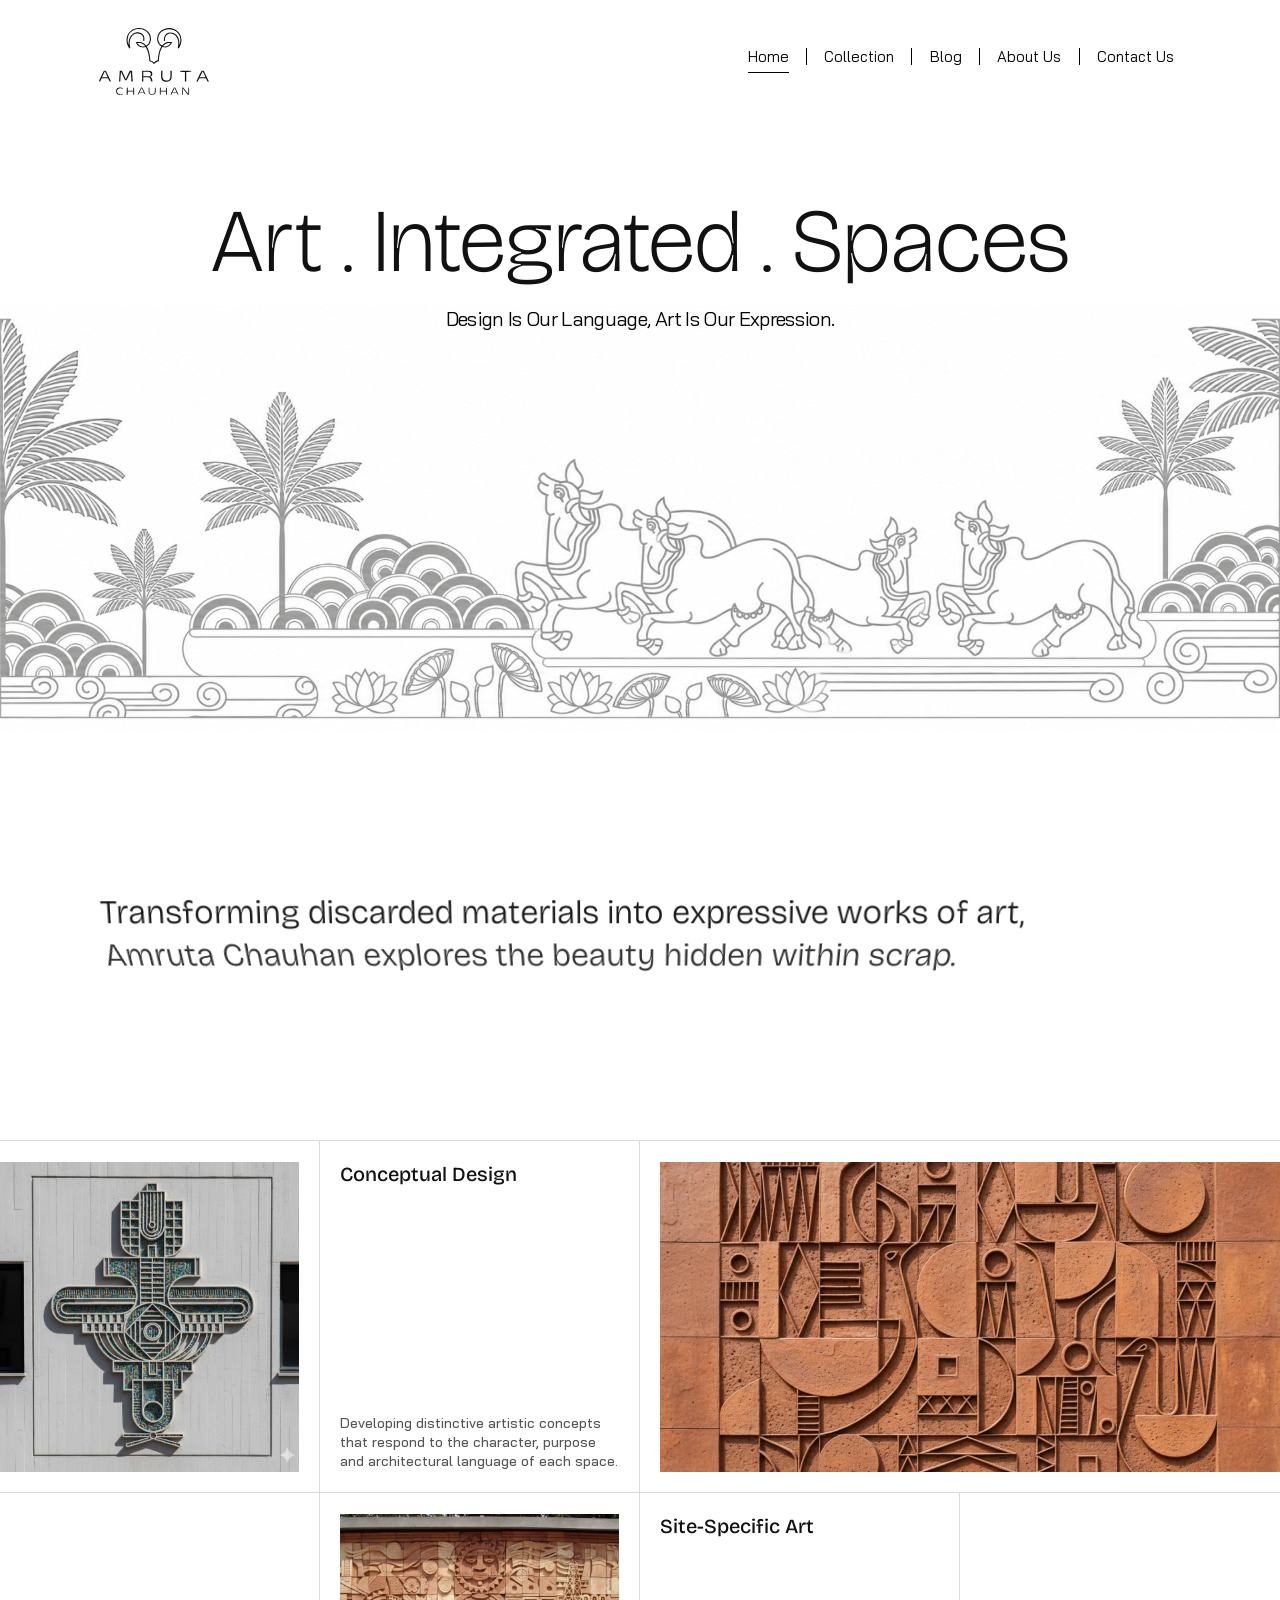
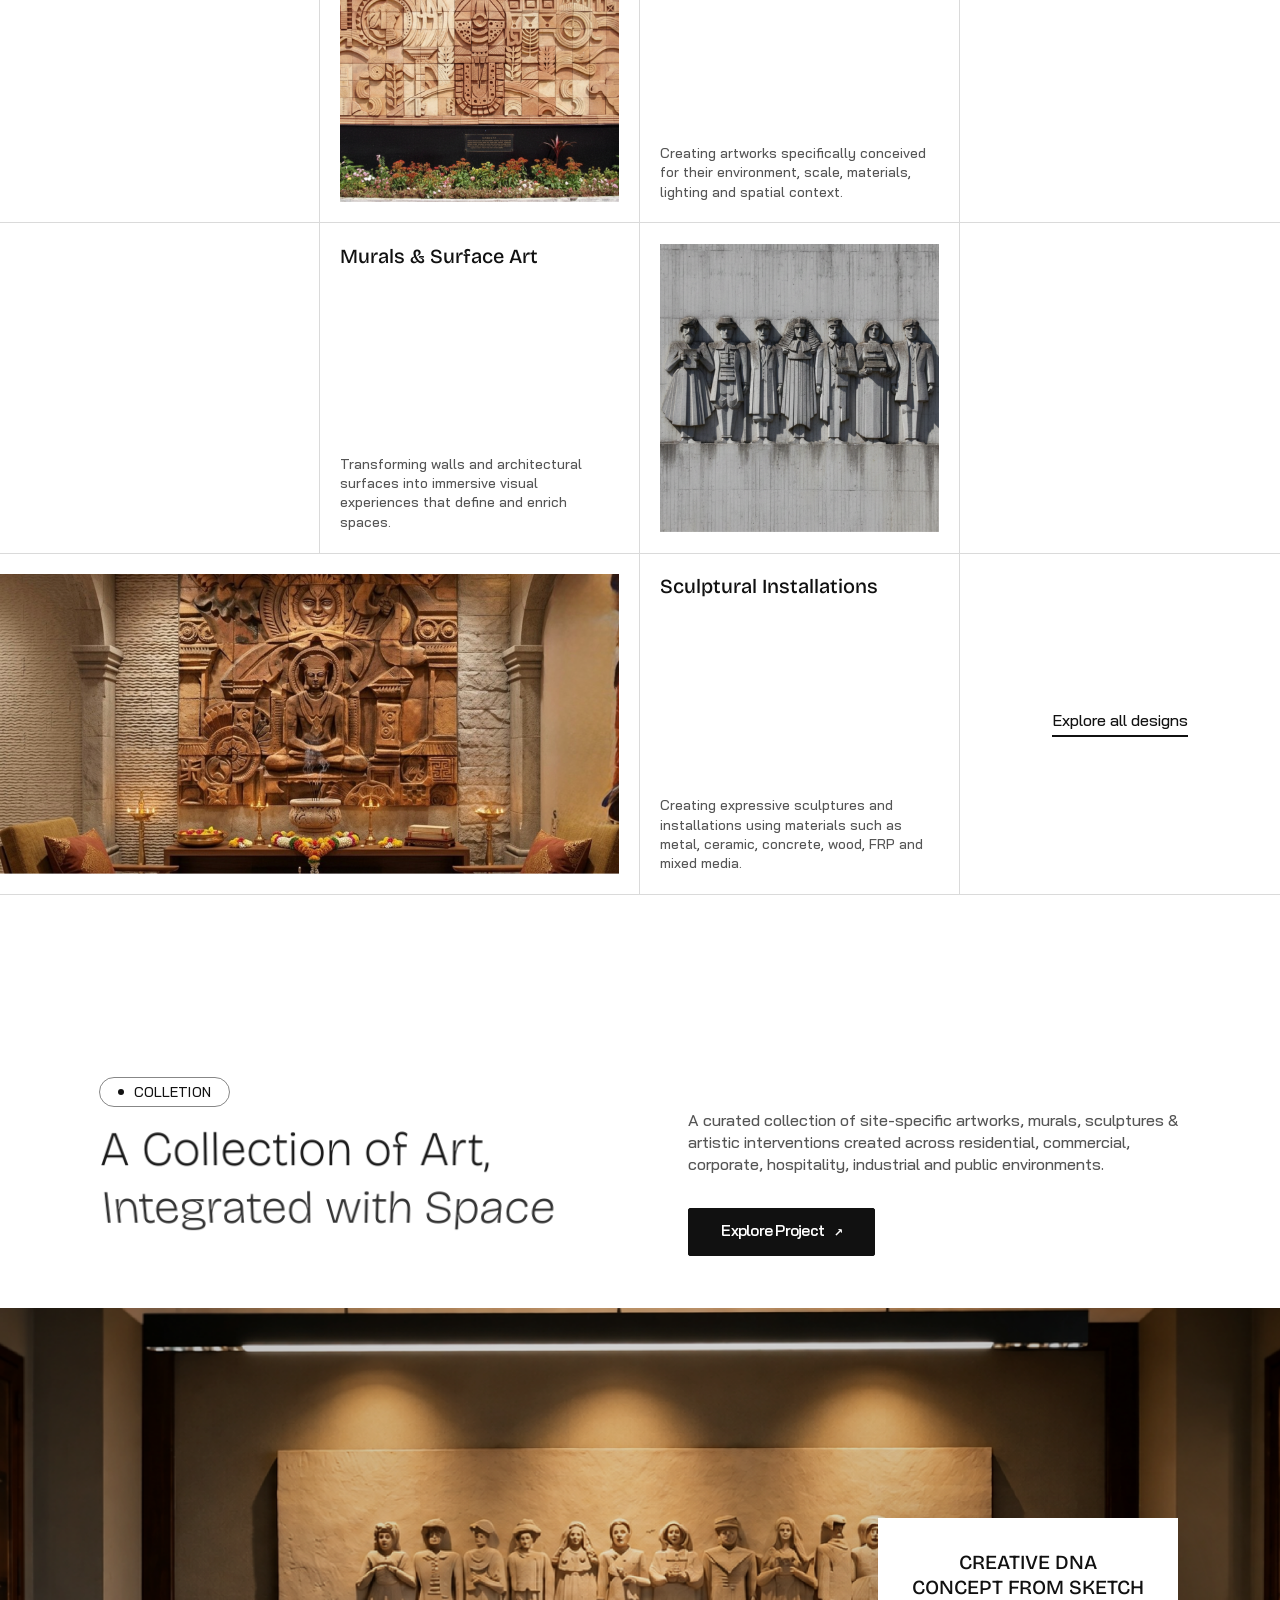
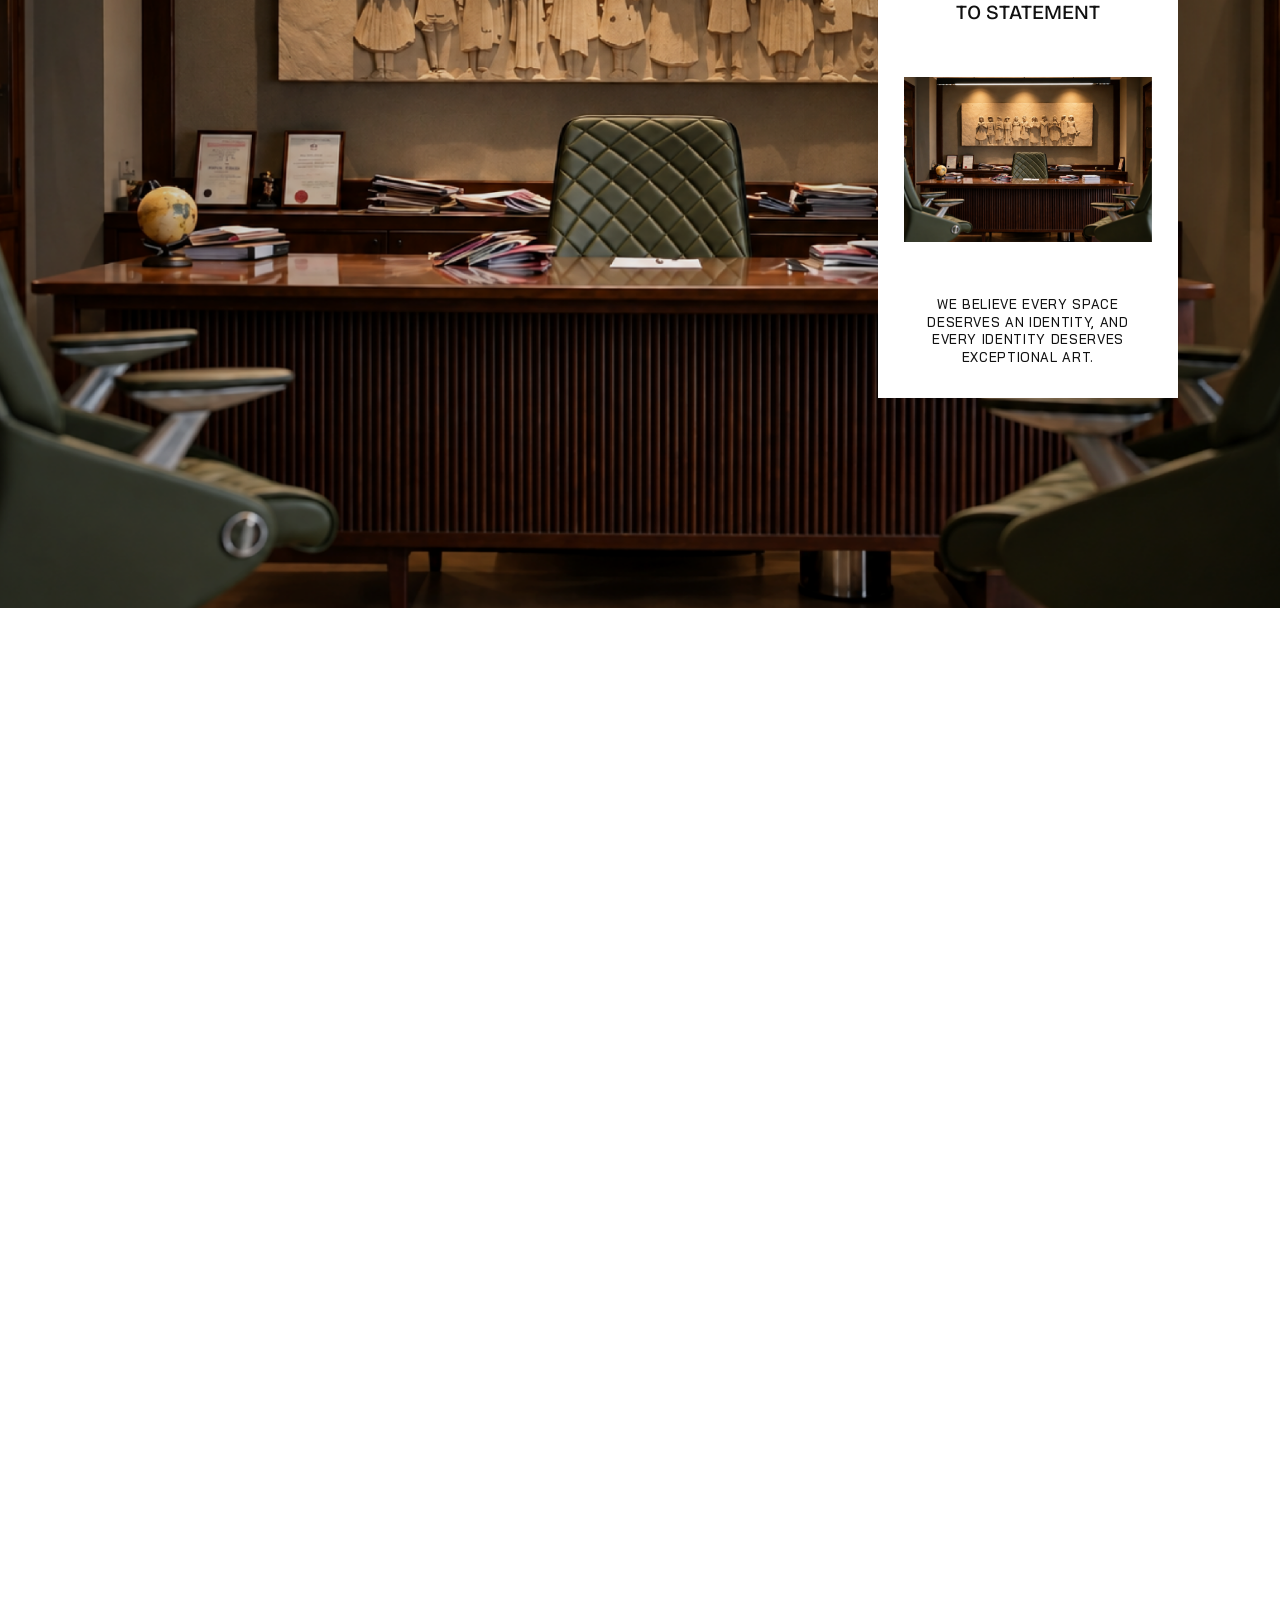
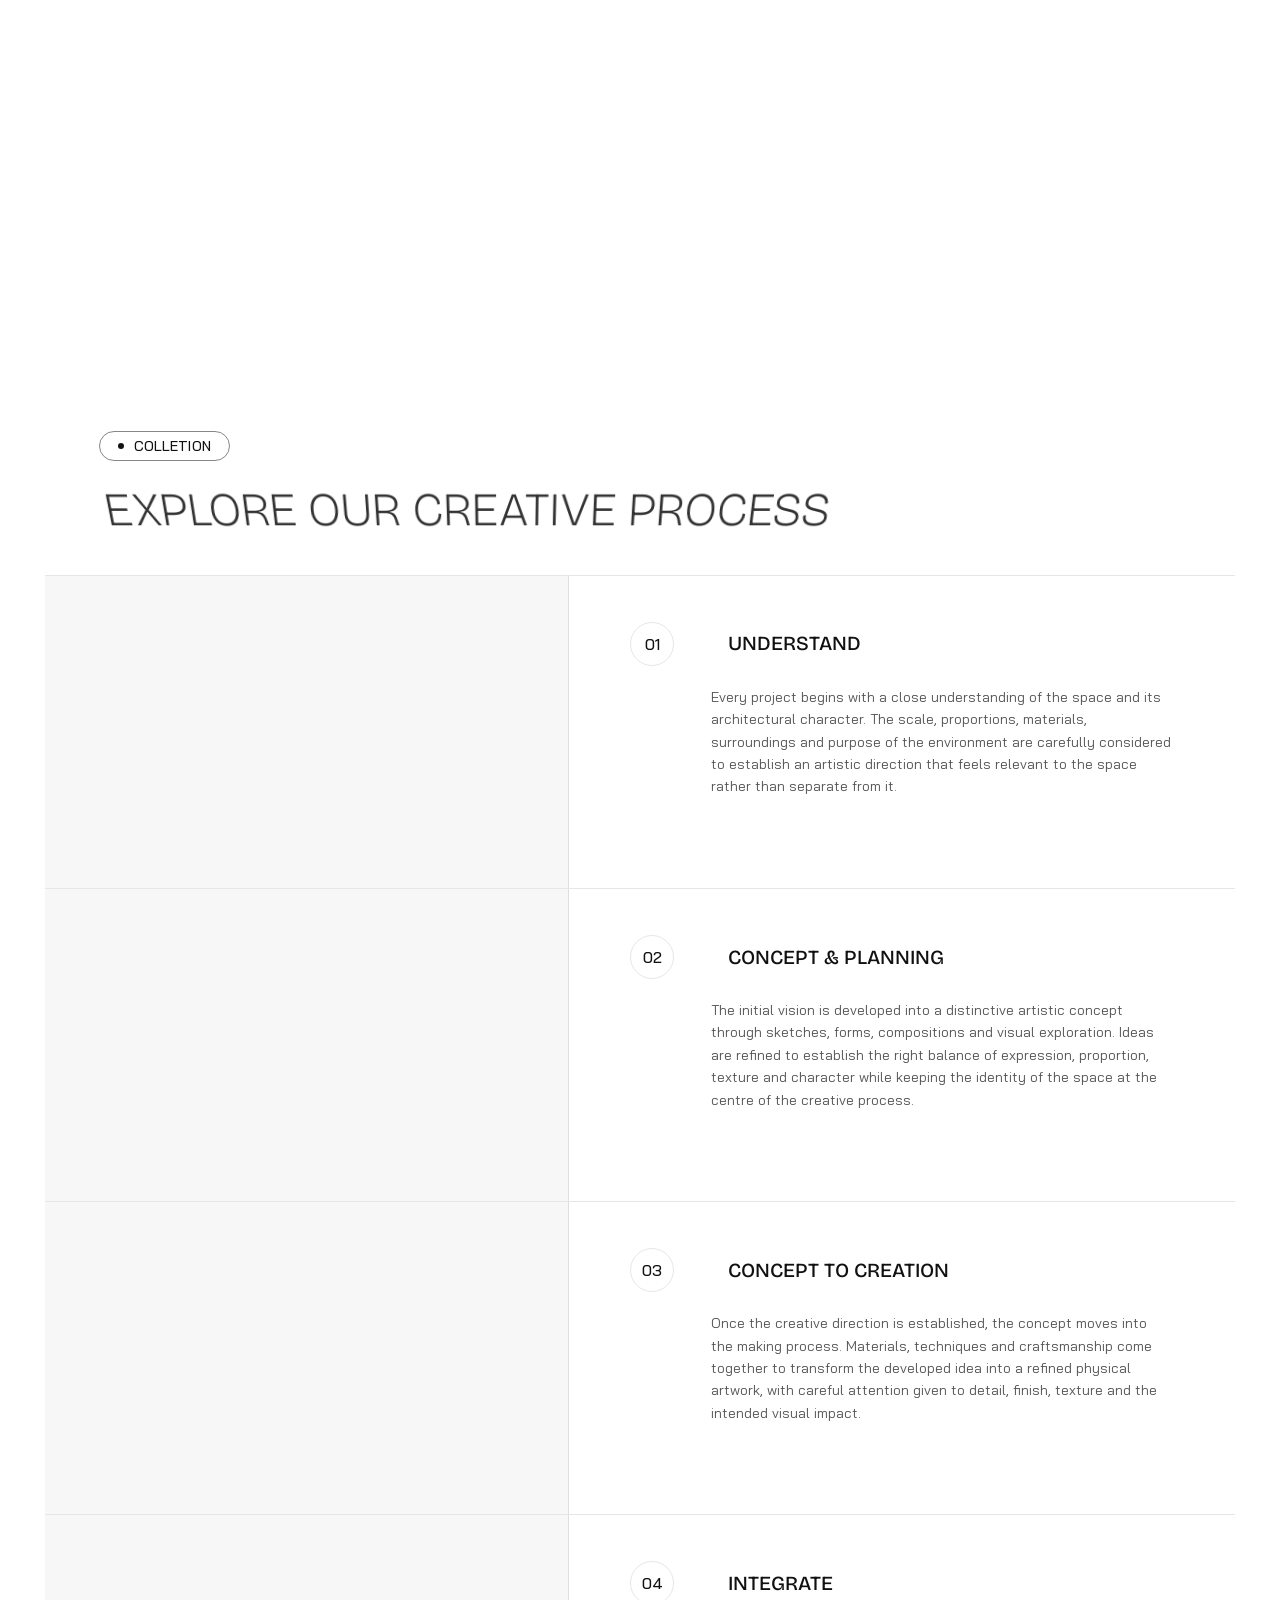
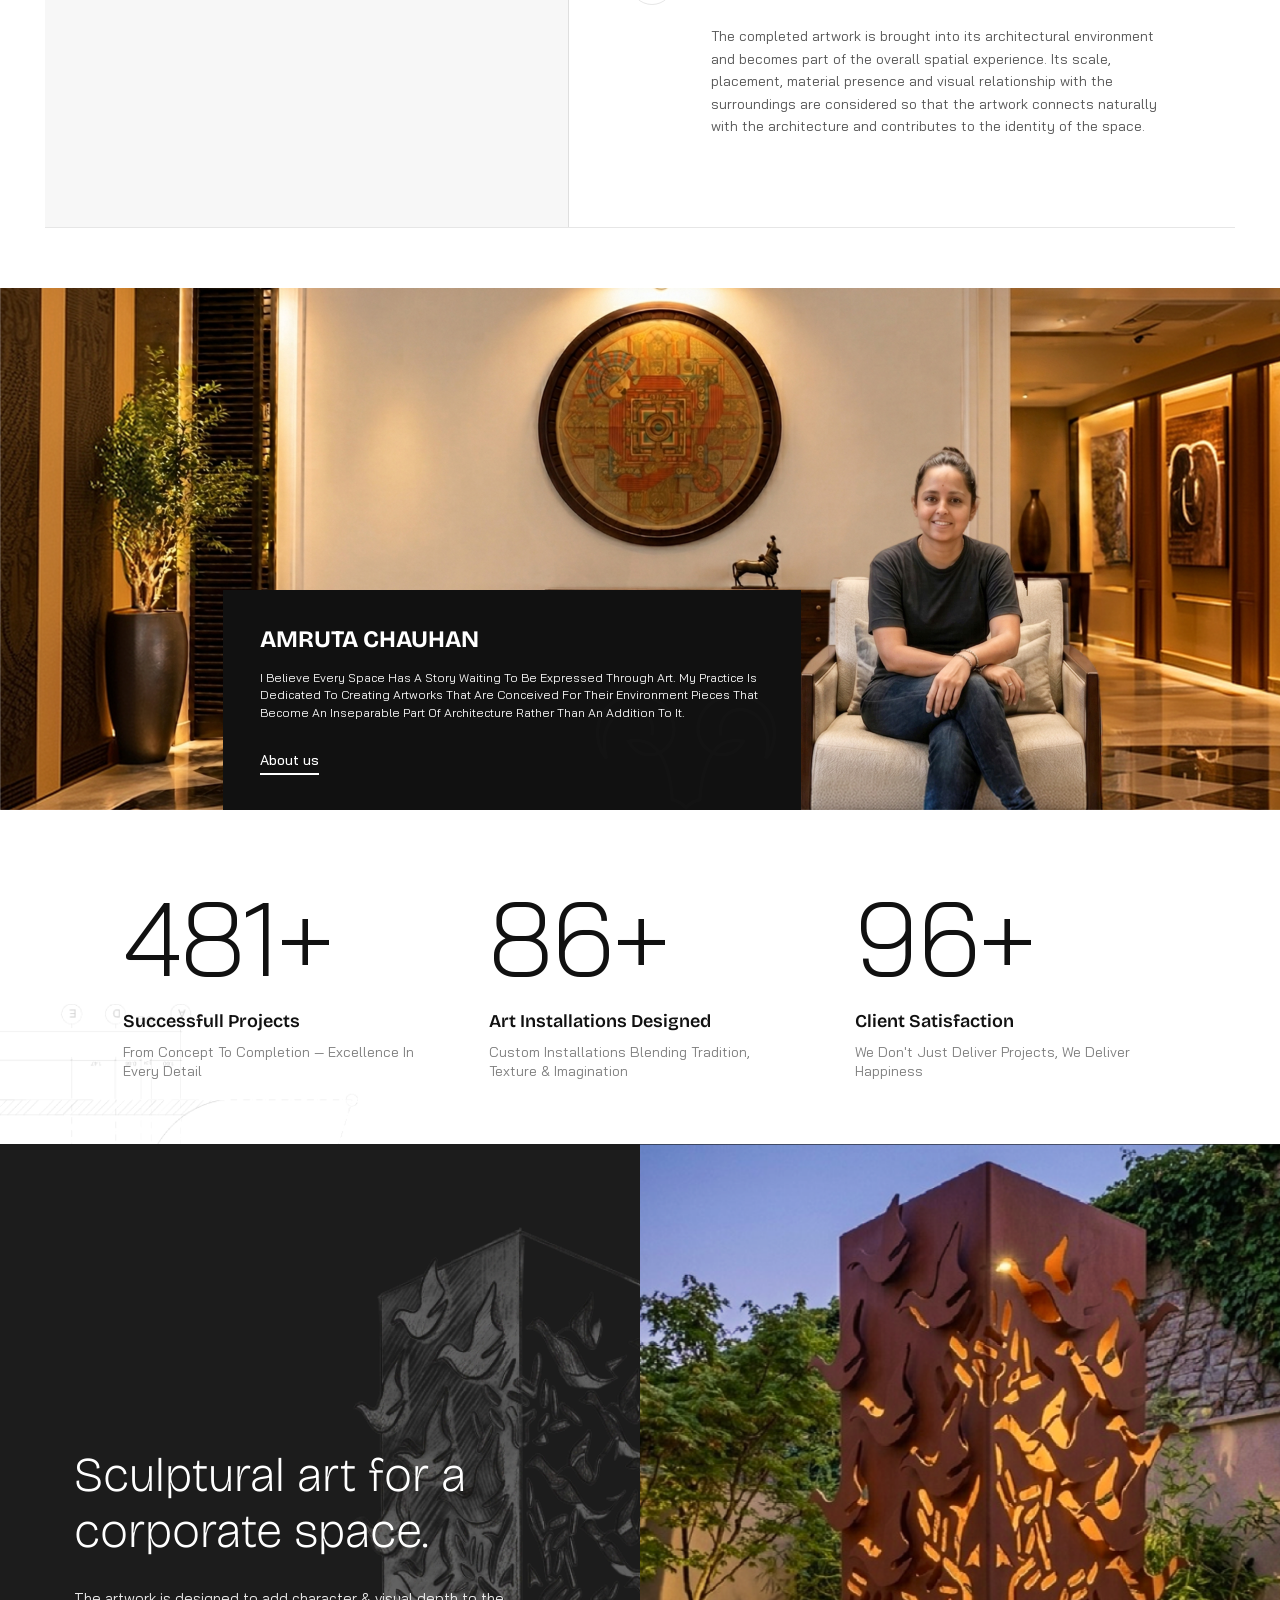
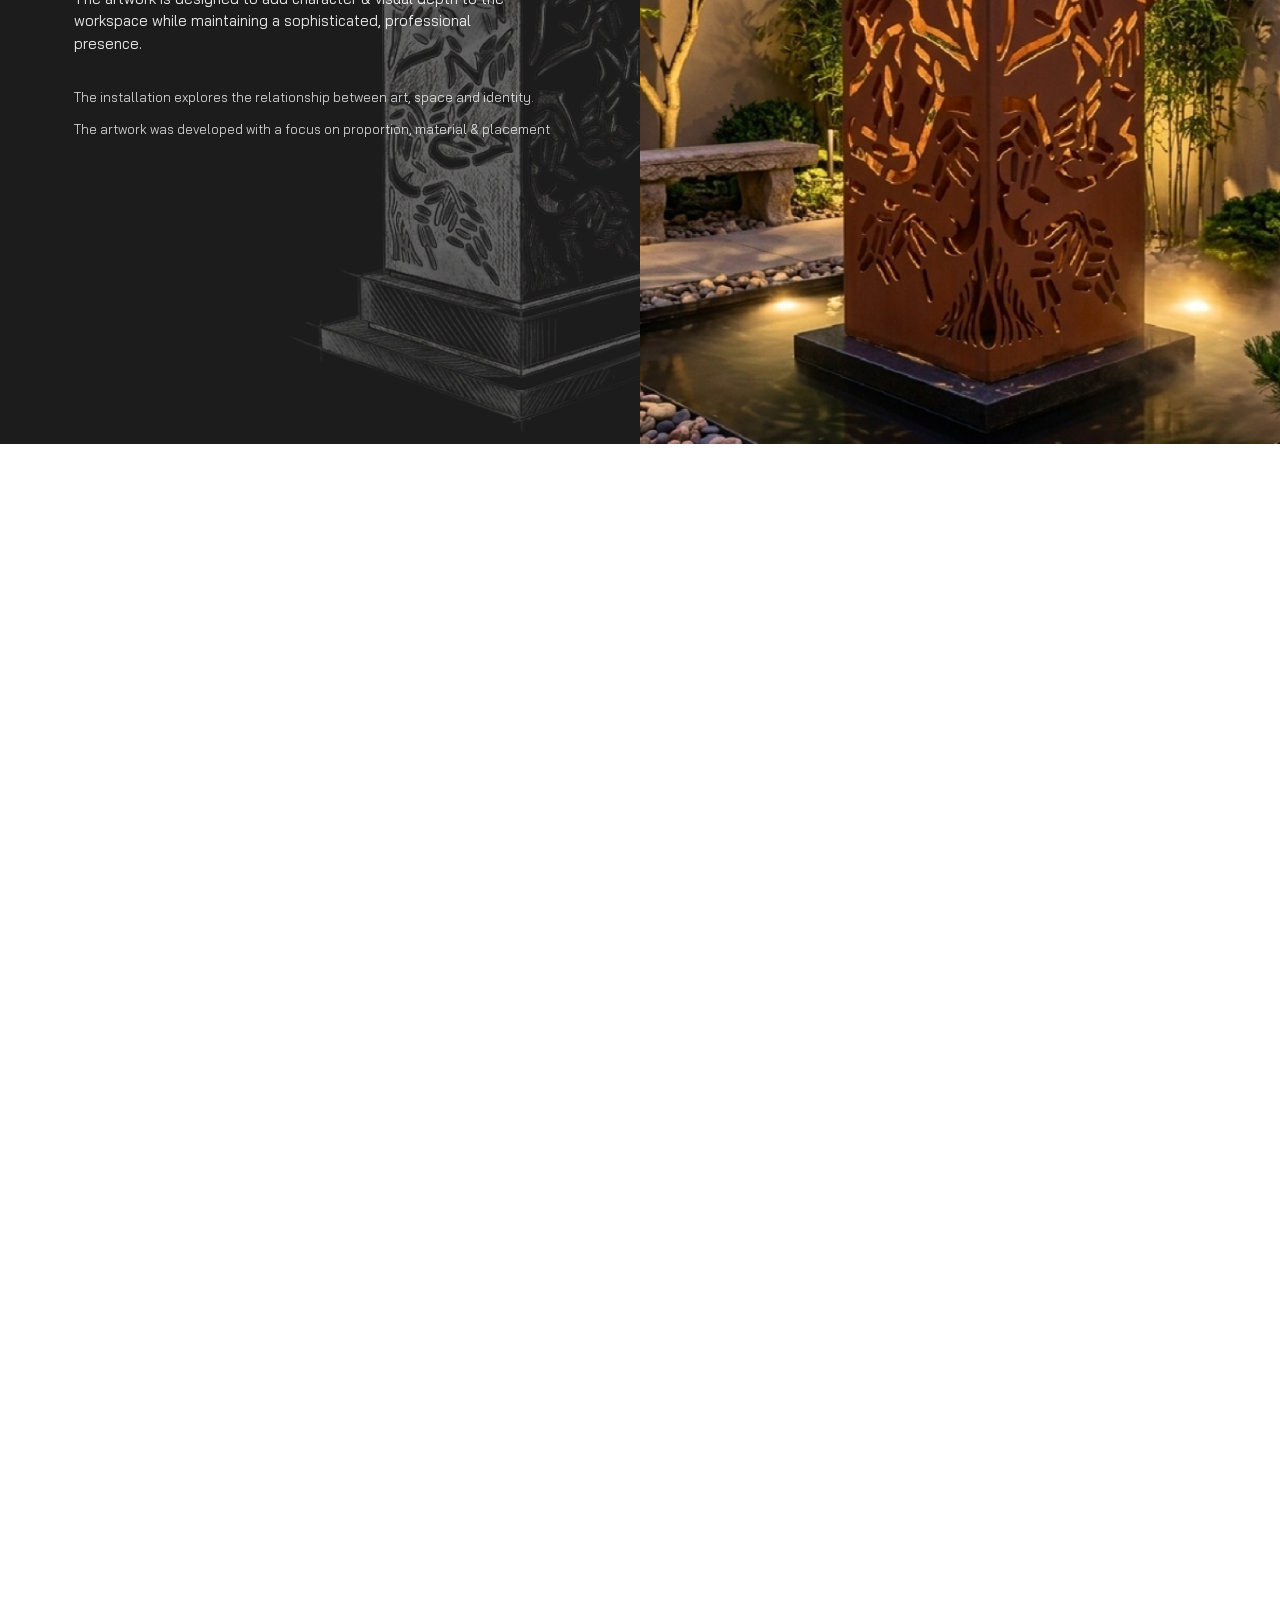
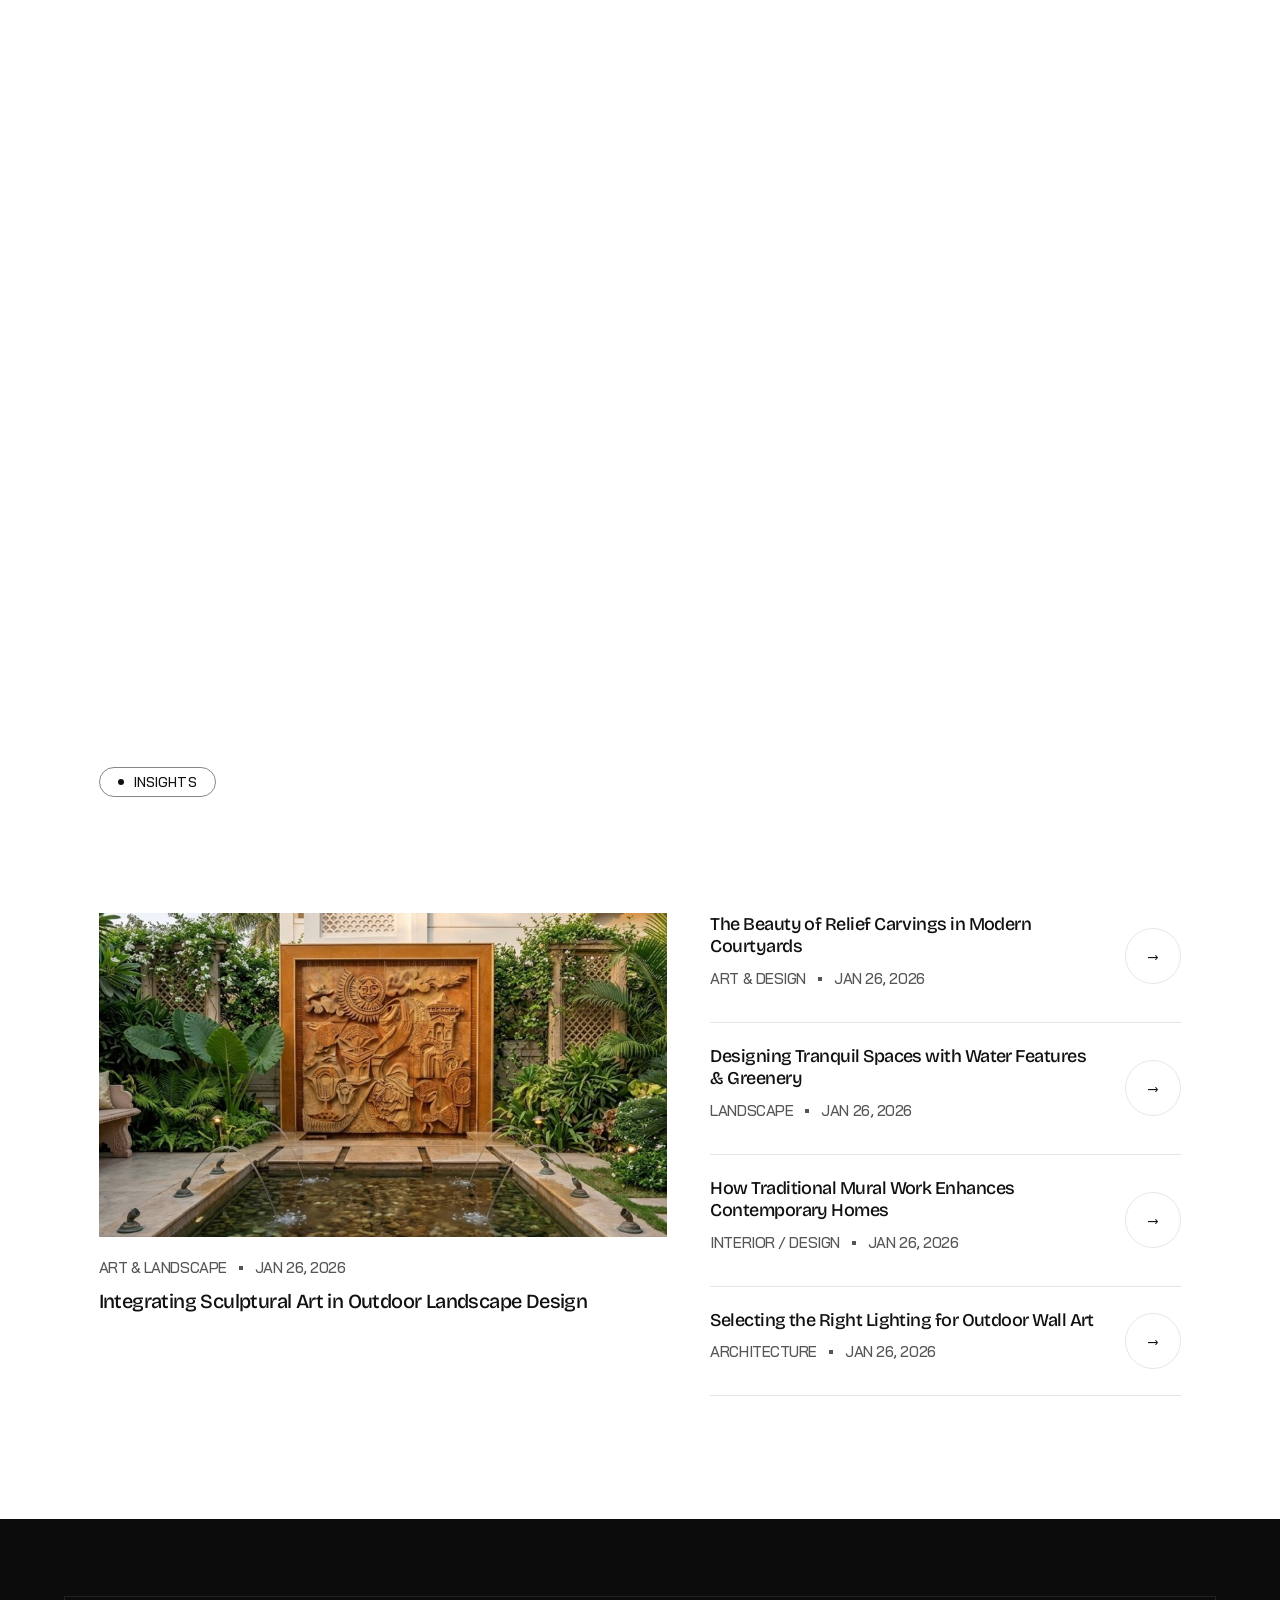
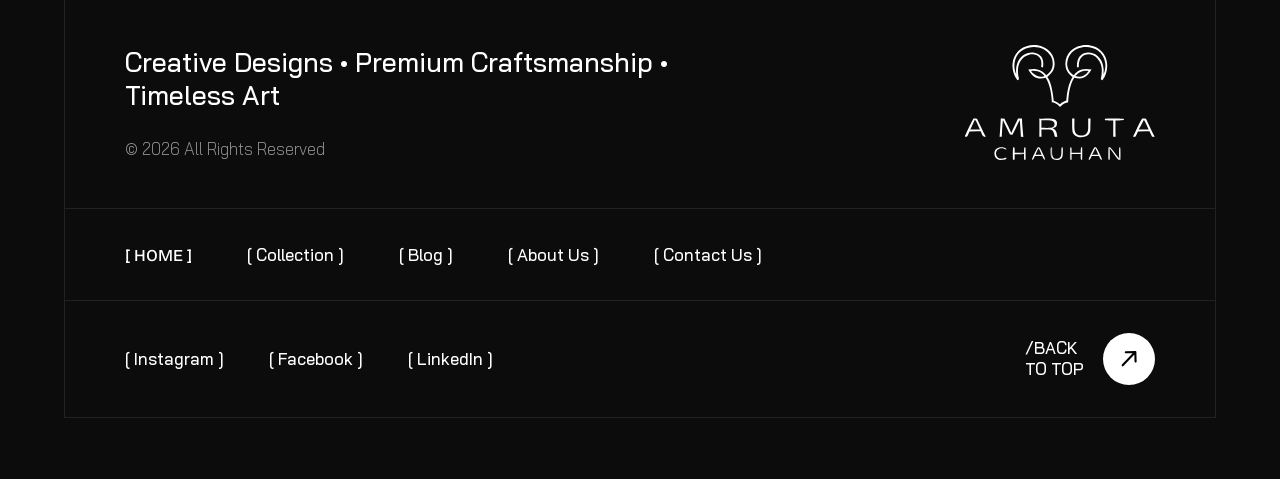
==== commit 86155385: "Update layout, styling, and add new slider images" ====
--- a/index.html
+++ b/index.html
@@ -94,7 +94,7 @@
            ================================================================== -->
       <section class="hero-section" id="hero-section">
         <div class="hero-heading-wrap reveal-up">
-          <h1 class="hero-title">AMRUTA CHAUHAN</h1>
+          <h1 class="hero-title">Art . Integrated . Spaces</h1>
           <p class="hero-subtitle">Design Is Our Language, Art Is Our Expression.</p>
         </div>
         <div class="hero-illustration" aria-label="Traditional Indian line art illustration panorama">
@@ -118,7 +118,7 @@
            ================================================================== -->
       <section class="intro-section container-fluid" id="intro-section">
         <h2 class="intro-statement rr_title_anim">
-          Transforming discarded materials into expressive works of art,<br> Amruta Chauhan explores the beauty hidden
+          Transforming discarded materials into expressive works of art, <br>Amruta Chauhan explores the beauty hidden
           within scrap.
         </h2>
       </section>
@@ -245,21 +245,21 @@
                 <div class="rr-snap-slide" data-slide-index="0">
                   <div class="img-mask">
                     <div class="section-image">
-                      <img src="assets/images/collection-hero.png"
-                        alt="Shrinathji painting with golden lotus metallic wall art installation"
-                        class="collection-bg-img" width="1920" height="1200" />
+                      <img src="assets/images/1-01.png" alt="Site specific art installation" class="collection-bg-img"
+                        width="1920" height="1200" />
                     </div>
                     <div class="collection-stage-overlay" aria-hidden="true"></div>
                     <article class="collection-floating-card">
                       <h3 class="floating-card-title">
-                        SANJAY<br />(ANAR CHEMICALS)
+                        CREATIVE DNA <br> CONCEPT FROM SKETCH TO STATEMENT
                       </h3>
                       <a href="collection.html" class="floating-card-thumb"
                         aria-label="View Sanjay Anar Chemicals Project">
-                        <img src="assets/images/collection-thumb.png"
-                          alt="Sanjay Anar Chemicals Private Bungalow Ahmedabad Artwork" width="390" height="260" />
+                        <img src="assets/images/1-01.png" alt="Sanjay Anar Chemicals Project Artwork" width="390"
+                          height="260" />
                       </a>
-                      <p class="floating-card-meta">PRIVATE BUNGALOW I AHMEDABAD</p>
+                      <p class="floating-card-meta">We believe every space deserves an identity, and every
+                        identity deserves exceptional art.</p>
                     </article>
                   </div>
                 </div>
@@ -268,70 +268,86 @@
                 <div class="rr-snap-slide" data-slide-index="1">
                   <div class="img-mask">
                     <div class="section-image">
-                      <img src="assets/images/showcase-1-corporate-sculpture.png"
-                        alt="Corten steel bird sculpture in outdoor corporate garden" class="collection-bg-img"
+                      <img src="assets/images/1-02.png" alt="Sculptural art in corporate space"
+                        class="collection-bg-img" width="1920" height="1200" loading="lazy" />
+                    </div>
+                    <div class="collection-stage-overlay" aria-hidden="true"></div>
+                    <article class="collection-floating-card">
+                      <h3 class="floating-card-title">
+                        STERLIGHT CERAMICS
+                      </h3>
+                      <a href="collection.html" class="floating-card-thumb"
+                        aria-label="View Corporate Sculpture Project">
+                        <img src="assets/images/1-02.png" alt="Corporate Space Sculpture" width="390" height="260"
+                          loading="lazy" />
+                      </a>
+                      <p class="floating-card-meta">FACTORY OFFICE | MORBI</p>
+                    </article>
+                  </div>
+                </div>
+
+                <!-- Slide 3: Illuminated Sunburst Sculpture -->
+                <div class="rr-snap-slide" data-slide-index="2">
+                  <div class="img-mask">
+                    <div class="section-image">
+                      <img src="assets/images/1-03.png" alt="Illuminated metallic sculpture in executive boardroom"
+                        class="collection-bg-img" width="1920" height="1200" loading="lazy" />
+                    </div>
+                    <div class="collection-stage-overlay" aria-hidden="true"></div>
+                    <article class="collection-floating-card">
+                      <h3 class="floating-card-title">
+                        BRIJRAJ
+                      </h3>
+                      <a href="collection.html" class="floating-card-thumb"
+                        aria-label="View Sunburst Sculpture Project">
+                        <img src="assets/images/1-03.png" alt="Illuminated metallic sculpture" width="390" height="260"
+                          loading="lazy" />
+                      </a>
+                      <p class="floating-card-meta">PRIVATE VILLA | HYDERABAD</p>
+                    </article>
+                  </div>
+                </div>
+
+                <!-- Slide 4: Botanical & Wildlife Tile Art -->
+                <div class="rr-snap-slide" data-slide-index="3">
+                  <div class="img-mask">
+                    <div class="section-image">
+                      <img src="assets/images/1-04.png" alt="Hand-painted ceramic tile mural" class="collection-bg-img"
                         width="1920" height="1200" loading="lazy" />
                     </div>
                     <div class="collection-stage-overlay" aria-hidden="true"></div>
                     <article class="collection-floating-card">
                       <h3 class="floating-card-title">
-                        SCULPTURAL ART<br />(CORPORATE SPACE)
+                        ANNOUS
                       </h3>
                       <a href="collection.html" class="floating-card-thumb"
-                        aria-label="View Corporate Sculpture Project">
-                        <img src="assets/images/showcase-1-corporate-sculpture.png"
-                          alt="Corten steel bird sculpture in outdoor corporate garden" width="390" height="260"
+                        aria-label="View Botanical Tile Art Project">
+                        <img src="assets/images/1-04.png" alt="Ceramic tile mural" width="390" height="260"
                           loading="lazy" />
                       </a>
-                      <p class="floating-card-meta">CORPORATE GARDEN I AHMEDABAD</p>
+                      <p class="floating-card-meta">PRIVATE VILLA | AHMEDABAD</p>
                     </article>
                   </div>
                 </div>
 
-                <!-- Slide 3: Illuminated Sunburst Sculpture -->
-                <div class="rr-snap-slide" data-slide-index="2">
+                <!-- Slide 5: Shrinathji Painting -->
+                <div class="rr-snap-slide" data-slide-index="4">
                   <div class="img-mask">
                     <div class="section-image">
-                      <img src="assets/images/showcase-2-sunburst-sculpture.png"
-                        alt="Illuminated gold sunburst metallic sculpture in executive boardroom"
+                      <img src="assets/images/1-05.png" alt="Shrinathji painting in living room"
                         class="collection-bg-img" width="1920" height="1200" loading="lazy" />
                     </div>
                     <div class="collection-stage-overlay" aria-hidden="true"></div>
                     <article class="collection-floating-card">
                       <h3 class="floating-card-title">
-                        ILLUMINATED<br />SUNBURST SCULPTURE
+                        CREATIVE DNA <br> CONCEPT TO CREATION
                       </h3>
                       <a href="collection.html" class="floating-card-thumb"
-                        aria-label="View Sunburst Sculpture Project">
-                        <img src="assets/images/showcase-2-sunburst-sculpture.png"
-                          alt="Illuminated gold sunburst metallic sculpture in boardroom" width="390" height="260"
+                        aria-label="View Shrinathji Painting Project">
+                        <img src="assets/images/1-05.png" alt="Shrinathji painting artwork" width="390" height="260"
                           loading="lazy" />
                       </a>
-                      <p class="floating-card-meta">EXECUTIVE BOARDROOM I AHMEDABAD</p>
-                    </article>
-                  </div>
-                </div>
-
-                <!-- Slide 4: Botanical & Wildlife Tile Art -->
-                <div class="rr-snap-slide" data-slide-index="3">
-                  <div class="img-mask">
-                    <div class="section-image">
-                      <img src="assets/images/showcase-3-botanical-tile.png"
-                        alt="Hand-painted ceramic tile mural with turquoise leopard" class="collection-bg-img"
-                        width="1920" height="1200" loading="lazy" />
-                    </div>
-                    <div class="collection-stage-overlay" aria-hidden="true"></div>
-                    <article class="collection-floating-card">
-                      <h3 class="floating-card-title">
-                        BOTANICAL &amp;<br />WILDLIFE TILE ART
-                      </h3>
-                      <a href="collection.html" class="floating-card-thumb"
-                        aria-label="View Botanical Tile Art Project">
-                        <img src="assets/images/showcase-3-botanical-tile.png"
-                          alt="Ceramic tile mural with turquoise leopard and tropical foliage" width="390" height="260"
-                          loading="lazy" />
-                      </a>
-                      <p class="floating-card-meta">CUSTOM TILE MURAL I AHMEDABAD</p>
+                      <p class="floating-card-meta">Creative vision, executed with precision.</p>
                     </article>
                   </div>
                 </div>
--- a/assets/css/style.css
+++ b/assets/css/style.css
@@ -36,7 +36,12 @@
   font-size: 16px;
 }
 
-h1, h2, h3, h4, h5, h6 {
+h1,
+h2,
+h3,
+h4,
+h5,
+h6 {
   font-family: var(--font-syne) !important;
 }
 
@@ -242,11 +247,10 @@
 
 .hero-title {
   font-family: var(--font-primary);
-  font-weight: 500;
-  font-size: clamp(42px, 6.66vw, 128px);
+  font-weight: 200;
+  font-size: clamp(42px, 7vw, 128px);
   line-height: 1;
-  letter-spacing: -0.023em;
-  text-transform: uppercase;
+  letter-spacing: -0.00em;
   color: var(--color-dark);
   margin-bottom: clamp(12px, 1.3vw, 24px);
 }
@@ -320,10 +324,10 @@
 
 .intro-statement {
   font-family: var(--font-primary);
-  font-weight: 500;
+  font-weight: 300;
   font-size: clamp(26px, 2.6vw, 50px);
   line-height: 1.08;
-  letter-spacing: -0.06em;
+  letter-spacing: 0;
   color: var(--color-dark);
   max-width: 1292px;
 }
@@ -553,10 +557,10 @@
 
 .section-heading-lg {
   font-family: var(--font-primary);
-  font-weight: 500;
-  font-size: clamp(36px, 4.16vw, 80px);
+  font-weight: 200;
+  font-size: clamp(36px, 3.8vw, 80px);
   line-height: 1.075;
-  letter-spacing: -0.05em;
+  letter-spacing: 0;
   color: var(--color-dark);
   max-width: 820px;
 }
@@ -645,16 +649,32 @@
   display: flex;
   justify-content: center;
   align-items: center;
-  background-color: transparent; /* No black background */
+  background-color: transparent;
+  /* No black background */
   will-change: clip-path;
   backface-visibility: hidden;
   -webkit-backface-visibility: hidden;
 }
 
-.rr-snap-slide:nth-child(1) { z-index: 1; }
-.rr-snap-slide:nth-child(2) { z-index: 2; }
-.rr-snap-slide:nth-child(3) { z-index: 3; }
-.rr-snap-slide:nth-child(4) { z-index: 4; }
+.rr-snap-slide:nth-child(1) {
+  z-index: 1;
+}
+
+.rr-snap-slide:nth-child(2) {
+  z-index: 2;
+}
+
+.rr-snap-slide:nth-child(3) {
+  z-index: 3;
+}
+
+.rr-snap-slide:nth-child(4) {
+  z-index: 4;
+}
+
+.rr-snap-slide:nth-child(5) {
+  z-index: 5;
+}
 
 .rr-snap-slide .img-mask {
   width: 100%;
@@ -1093,7 +1113,7 @@
 
 .stat-number {
   font-family: var(--font-primary);
-  font-weight: 700;
+  font-weight: 300;
   font-size: clamp(56px, 8.2vw, 140px);
   line-height: 0.95;
   color: var(--color-dark);
@@ -1245,10 +1265,10 @@
 
 .showcase-title {
   font-family: var(--font-syne), sans-serif;
-  font-weight: 500;
+  font-weight: 200;
   font-size: clamp(36px, 3.8vw, 64px);
   line-height: 1.15;
-  letter-spacing: -0.025em;
+  letter-spacing: 0;
   color: var(--color-white);
   margin-bottom: clamp(20px, 2.2vw, 36px);
   max-width: 520px;
@@ -1703,7 +1723,7 @@
 .subpage-title {
   font-family: var(--font-syne), sans-serif;
   font-size: clamp(2.5rem, 4.8vw, 4.6rem);
-  font-weight: 500;
+  font-weight: 200;
   line-height: 1.12;
   letter-spacing: -0.025em;
   color: var(--color-dark);
@@ -2638,7 +2658,7 @@
     transform: none !important;
     transition: none !important;
     margin-bottom: 40px;
-    border: 1px solid var(--color-border);
+    border: none;
   }
 
   .showcase-panel:last-child {
@@ -2842,6 +2862,10 @@
   /* Services Grid (Home) */
   .services-grid {
     grid-template-columns: 1fr;
+  }
+
+  .grid-cell[aria-hidden="true"] {
+    display: none;
   }
 
   .grid-cell.span-2 {
@@ -3072,8 +3096,10 @@
   }
 
   .footer-bottom-row {
-    flex-direction: column;
-    align-items: flex-start;
+    flex-direction: row;
+    justify-content: space-between;
+    align-items: flex-end;
+    width: 100%;
     gap: 18px;
   }
 }
